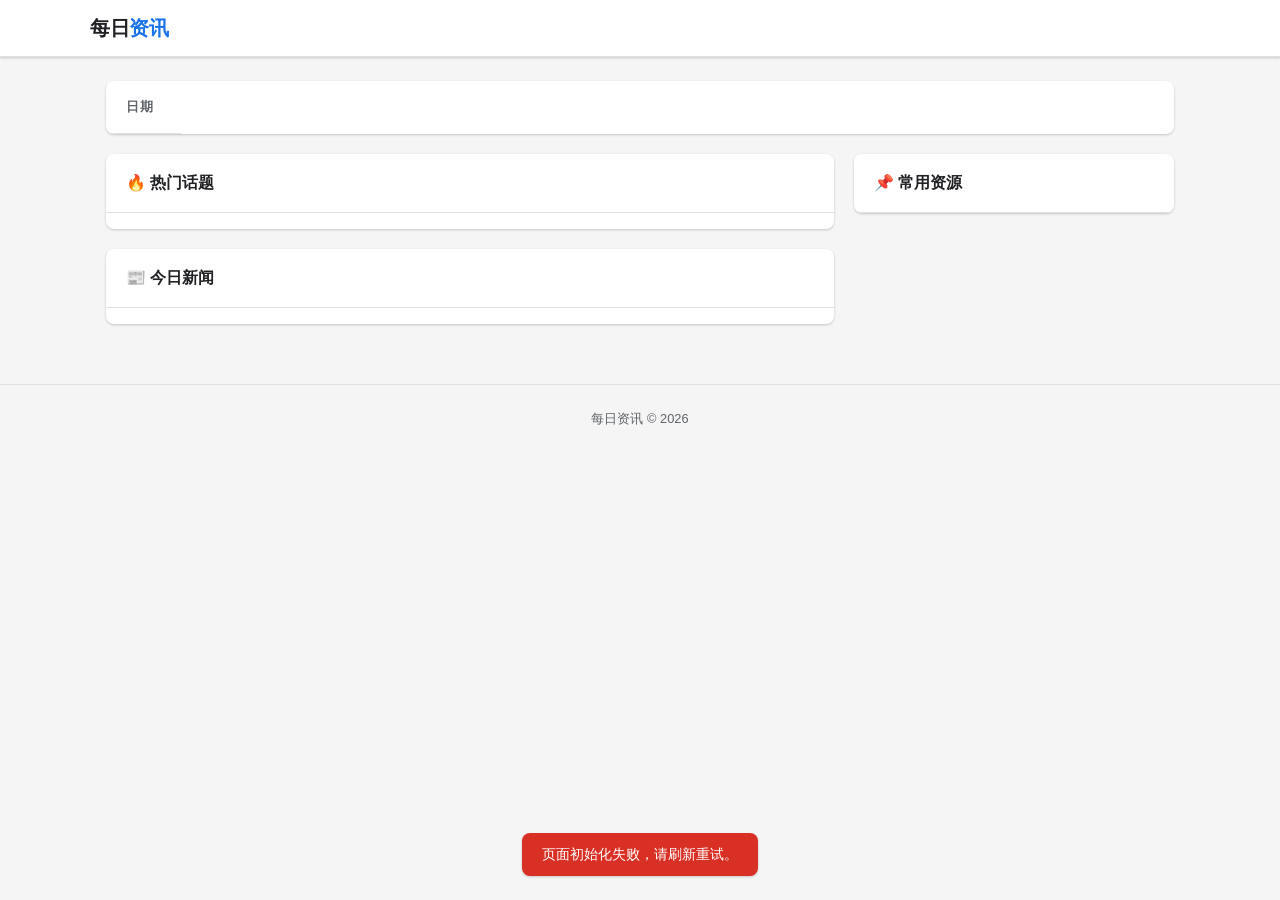
==== index.html @ 0eb1b6bc "feat: establish project base structure with data loader and init() Agent-Logs-Url: https://github.co" ====
<!DOCTYPE html>
<html lang="zh-CN">
<head>
  <meta charset="UTF-8" />
  <meta name="viewport" content="width=device-width, initial-scale=1.0" />
  <title>每日资讯</title>
  <link rel="stylesheet" href="css/style.css" />
</head>
<body>

  <!-- 顶部导航 -->
  <header class="site-header">
    <div class="header-inner">
      <span class="site-logo">每日<span>资讯</span></span>
    </div>
  </header>

  <!-- 全局加载进度条 -->
  <div id="loading-indicator" hidden></div>

  <!-- 全局错误提示 -->
  <div id="error-message" hidden></div>

  <main class="site-main">

    <!-- 日期导航（横跨两列） -->
    <section class="date-nav-section card" aria-label="日期选择">
      <div class="card-header">
        <span class="date-nav-label">日期</span>
        <nav id="date-nav" aria-label="可选日期"></nav>
      </div>
    </section>

    <!-- 主内容区 -->
    <div class="content-area">

      <!-- 热门话题 -->
      <section class="card" aria-labelledby="top-topics-title">
        <div class="card-header">
          <h2 class="card-title" id="top-topics-title">🔥 热门话题</h2>
          <span class="current-date" id="current-date-label"></span>
        </div>
        <div id="top-topics" role="list" aria-live="polite"></div>
      </section>

      <!-- 今日新闻 -->
      <section class="card" aria-labelledby="news-list-title" style="margin-top: 20px;">
        <div class="card-header">
          <h2 class="card-title" id="news-list-title">📰 今日新闻</h2>
        </div>
        <div id="news-list" role="list" aria-live="polite"></div>
      </section>

    </div>

    <!-- 侧边栏 -->
    <aside class="sidebar">

      <!-- 永久资源库 -->
      <section class="card" aria-labelledby="vault-title">
        <div class="card-header">
          <h2 class="card-title" id="vault-title">📌 常用资源</h2>
        </div>
        <div id="permanent-vault"></div>
      </section>

    </aside>

  </main>

  <footer class="site-footer">
    <p>每日资讯 &copy; <span id="footer-year"></span></p>
  </footer>

  <script src="js/common.js"></script>
  <script>
    document.getElementById('footer-year').textContent = new Date().getFullYear();
  </script>
</body>
</html>
---- css/style.css ----
/* ─────────────────────────────────────────────
   CSS Reset & Variables
───────────────────────────────────────────── */
*, *::before, *::after {
  box-sizing: border-box;
  margin: 0;
  padding: 0;
}

:root {
  --color-bg: #f5f5f5;
  --color-surface: #ffffff;
  --color-primary: #1a73e8;
  --color-primary-hover: #1558b0;
  --color-text: #202124;
  --color-text-secondary: #5f6368;
  --color-border: #e0e0e0;
  --color-error: #d93025;
  --color-tag-tech: #e8f0fe;
  --color-tag-tech-text: #1a73e8;
  --color-tag-finance: #fce8e6;
  --color-tag-finance-text: #d93025;
  --color-tag-science: #e6f4ea;
  --color-tag-science-text: #188038;
  --color-tag-industry: #fef7e0;
  --color-tag-industry-text: #ea8600;
  --color-tag-security: #fce8e6;
  --color-tag-security-text: #c5221f;
  --color-tag-education: #e8f0fe;
  --color-tag-education-text: #1967d2;
  --color-tag-default: #f1f3f4;
  --color-tag-default-text: #5f6368;
  --radius: 8px;
  --shadow: 0 1px 3px rgba(0,0,0,.12), 0 1px 2px rgba(0,0,0,.08);
  --max-width: 1100px;
}

/* ─────────────────────────────────────────────
   Base
───────────────────────────────────────────── */
body {
  font-family: -apple-system, BlinkMacSystemFont, 'Segoe UI', Roboto,
    'Helvetica Neue', Arial, 'Noto Sans CJK SC', sans-serif;
  background: var(--color-bg);
  color: var(--color-text);
  line-height: 1.6;
  min-height: 100vh;
}

a {
  color: var(--color-primary);
  text-decoration: none;
}
a:hover { text-decoration: underline; }

/* ─────────────────────────────────────────────
   Layout
───────────────────────────────────────────── */
.site-header {
  background: var(--color-surface);
  border-bottom: 1px solid var(--color-border);
  padding: 0 24px;
  position: sticky;
  top: 0;
  z-index: 100;
  box-shadow: var(--shadow);
}

.header-inner {
  max-width: var(--max-width);
  margin: 0 auto;
  height: 56px;
  display: flex;
  align-items: center;
  justify-content: space-between;
}

.site-logo {
  font-size: 1.25rem;
  font-weight: 700;
  color: var(--color-text);
  letter-spacing: -.5px;
}
.site-logo span { color: var(--color-primary); }

.site-main {
  max-width: var(--max-width);
  margin: 24px auto;
  padding: 0 16px;
  display: grid;
  grid-template-columns: 1fr 320px;
  grid-template-rows: auto auto 1fr;
  gap: 20px;
}

/* ─────────────────────────────────────────────
   Date Navigation
───────────────────────────────────────────── */
.date-nav-section {
  grid-column: 1 / -1;
  display: flex;
  align-items: center;
  gap: 12px;
  flex-wrap: wrap;
}

.date-nav-label {
  font-size: .8rem;
  color: var(--color-text-secondary);
  font-weight: 600;
  text-transform: uppercase;
  letter-spacing: .05em;
}

#date-nav {
  display: flex;
  gap: 8px;
  flex-wrap: wrap;
}

.date-btn {
  background: var(--color-surface);
  border: 1px solid var(--color-border);
  border-radius: 20px;
  padding: 4px 14px;
  font-size: .85rem;
  cursor: pointer;
  color: var(--color-text-secondary);
  transition: background .15s, color .15s, border-color .15s;
}
.date-btn:hover {
  border-color: var(--color-primary);
  color: var(--color-primary);
}
.date-btn.active {
  background: var(--color-primary);
  border-color: var(--color-primary);
  color: #fff;
  font-weight: 600;
}

/* ─────────────────────────────────────────────
   Card / Section
───────────────────────────────────────────── */
.card {
  background: var(--color-surface);
  border-radius: var(--radius);
  box-shadow: var(--shadow);
  overflow: hidden;
}

.card-header {
  padding: 16px 20px;
  border-bottom: 1px solid var(--color-border);
  display: flex;
  align-items: center;
  gap: 8px;
}

.card-title {
  font-size: 1rem;
  font-weight: 700;
  color: var(--color-text);
}

.current-date {
  margin-left: auto;
  font-size: .8rem;
  color: var(--color-text-secondary);
}

/* ─────────────────────────────────────────────
   Top Topics
───────────────────────────────────────────── */
#top-topics {
  padding: 8px 0;
}

.topic-item {
  display: flex;
  align-items: flex-start;
  gap: 12px;
  padding: 12px 20px;
  border-bottom: 1px solid var(--color-border);
  transition: background .12s;
}
.topic-item:last-child { border-bottom: none; }
.topic-item:hover { background: #f8f9fa; }

.topic-rank {
  flex-shrink: 0;
  width: 24px;
  height: 24px;
  background: var(--color-bg);
  border-radius: 4px;
  display: flex;
  align-items: center;
  justify-content: center;
  font-size: .8rem;
  font-weight: 700;
  color: var(--color-text-secondary);
}
.topic-item:nth-child(1) .topic-rank { background: #ffd700; color: #000; }
.topic-item:nth-child(2) .topic-rank { background: #c0c0c0; color: #000; }
.topic-item:nth-child(3) .topic-rank { background: #cd7f32; color: #fff; }

.topic-body { flex: 1; min-width: 0; }

.topic-title {
  display: block;
  font-weight: 600;
  color: var(--color-text);
  margin-bottom: 4px;
  white-space: nowrap;
  overflow: hidden;
  text-overflow: ellipsis;
}
.topic-title:hover { color: var(--color-primary); }

.topic-summary {
  font-size: .85rem;
  color: var(--color-text-secondary);
  margin-bottom: 6px;
  display: -webkit-box;
  -webkit-line-clamp: 2;
  -webkit-box-orient: vertical;
  overflow: hidden;
}

.topic-meta {
  display: flex;
  align-items: center;
  gap: 8px;
}

.topic-heat {
  font-size: .78rem;
  color: var(--color-text-secondary);
}

/* ─────────────────────────────────────────────
   News List
───────────────────────────────────────────── */
#news-list {
  padding: 8px 0;
}

.news-item {
  padding: 14px 20px;
  border-bottom: 1px solid var(--color-border);
  transition: background .12s;
}
.news-item:last-child { border-bottom: none; }
.news-item:hover { background: #f8f9fa; }

.news-title {
  display: block;
  font-weight: 600;
  font-size: .95rem;
  color: var(--color-text);
  margin-bottom: 4px;
}
.news-title:hover { color: var(--color-primary); }

.news-summary {
  font-size: .85rem;
  color: var(--color-text-secondary);
  margin-bottom: 8px;
  display: -webkit-box;
  -webkit-line-clamp: 2;
  -webkit-box-orient: vertical;
  overflow: hidden;
}

.news-meta {
  display: flex;
  align-items: center;
  gap: 8px;
  flex-wrap: wrap;
}

.news-source {
  font-size: .78rem;
  color: var(--color-text-secondary);
  font-weight: 600;
}

.news-time {
  font-size: .78rem;
  color: var(--color-text-secondary);
}

/* ─────────────────────────────────────────────
   Permanent Vault (Sidebar)
───────────────────────────────────────────── */
.sidebar { display: flex; flex-direction: column; gap: 20px; }

#permanent-vault {
  display: flex;
  flex-direction: column;
}

.vault-item {
  display: block;
  padding: 12px 16px;
  border-bottom: 1px solid var(--color-border);
  color: var(--color-text);
  transition: background .12s;
}
.vault-item:last-child { border-bottom: none; }
.vault-item:hover { background: #f8f9fa; text-decoration: none; }

.vault-title {
  display: block;
  font-weight: 600;
  font-size: .9rem;
  color: var(--color-primary);
  margin-bottom: 2px;
}

.vault-desc {
  display: block;
  font-size: .8rem;
  color: var(--color-text-secondary);
}

/* ─────────────────────────────────────────────
   Tags
───────────────────────────────────────────── */
.tag {
  display: inline-block;
  padding: 2px 8px;
  border-radius: 12px;
  font-size: .72rem;
  font-weight: 600;
  background: var(--color-tag-default);
  color: var(--color-tag-default-text);
}
.tag-tech     { background: var(--color-tag-tech);     color: var(--color-tag-tech-text); }
.tag-finance  { background: var(--color-tag-finance);  color: var(--color-tag-finance-text); }
.tag-science  { background: var(--color-tag-science);  color: var(--color-tag-science-text); }
.tag-industry { background: var(--color-tag-industry); color: var(--color-tag-industry-text); }
.tag-security { background: var(--color-tag-security); color: var(--color-tag-security-text); }
.tag-education{ background: var(--color-tag-education);color: var(--color-tag-education-text); }

/* ─────────────────────────────────────────────
   Loading & Error
───────────────────────────────────────────── */
#loading-indicator {
  position: fixed;
  top: 56px;
  left: 0;
  right: 0;
  height: 3px;
  background: linear-gradient(90deg, var(--color-primary) 0%, #4fc3f7 50%, var(--color-primary) 100%);
  background-size: 200% 100%;
  animation: loading-bar 1.2s linear infinite;
  z-index: 200;
}

@keyframes loading-bar {
  0%   { background-position: 200% 0; }
  100% { background-position: 0% 0; }
}

#error-message {
  position: fixed;
  bottom: 24px;
  left: 50%;
  transform: translateX(-50%);
  background: var(--color-error);
  color: #fff;
  padding: 10px 20px;
  border-radius: var(--radius);
  box-shadow: var(--shadow);
  font-size: .9rem;
  z-index: 300;
}

.empty-hint {
  padding: 24px;
  text-align: center;
  color: var(--color-text-secondary);
  font-size: .9rem;
}

/* ─────────────────────────────────────────────
   Footer
───────────────────────────────────────────── */
.site-footer {
  text-align: center;
  padding: 24px;
  font-size: .8rem;
  color: var(--color-text-secondary);
  border-top: 1px solid var(--color-border);
  margin-top: 40px;
}

/* ─────────────────────────────────────────────
   Responsive
───────────────────────────────────────────── */
@media (max-width: 768px) {
  .site-main {
    grid-template-columns: 1fr;
  }
  .sidebar {
    order: -1;
  }
}
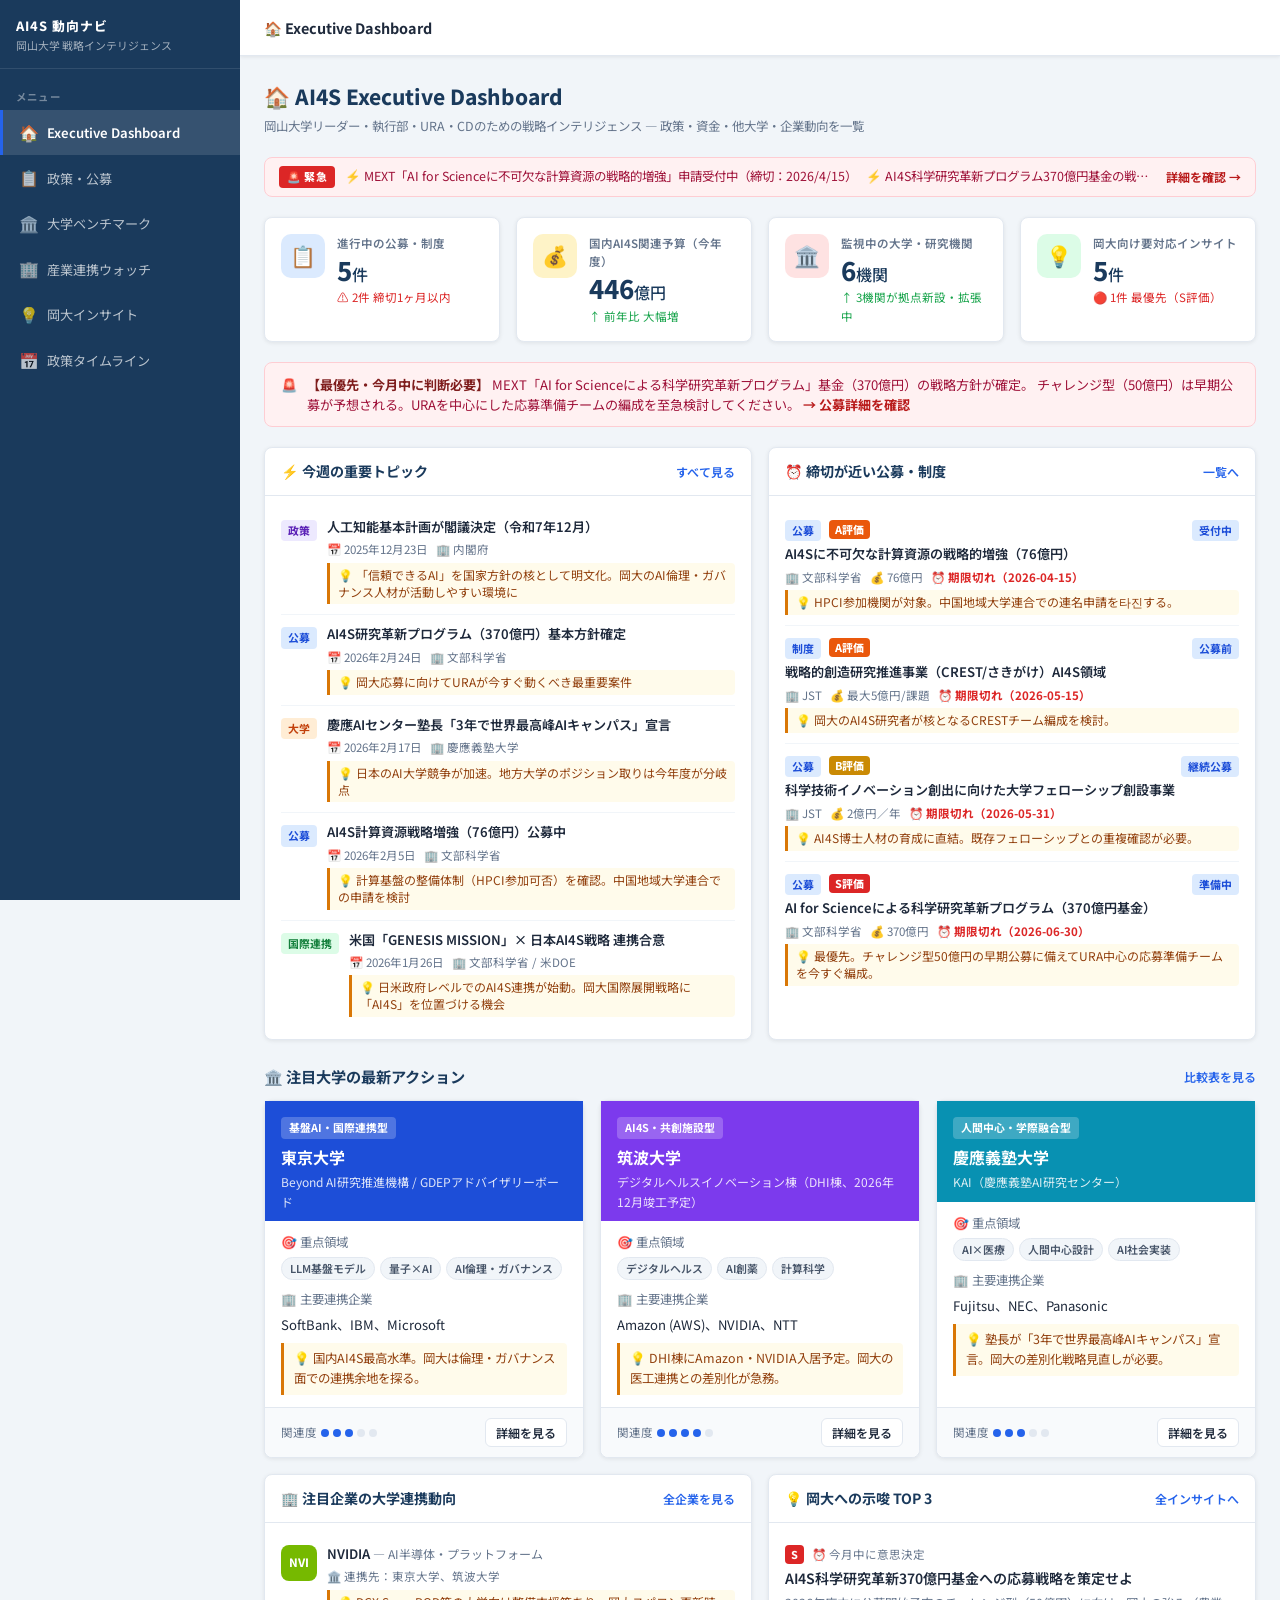
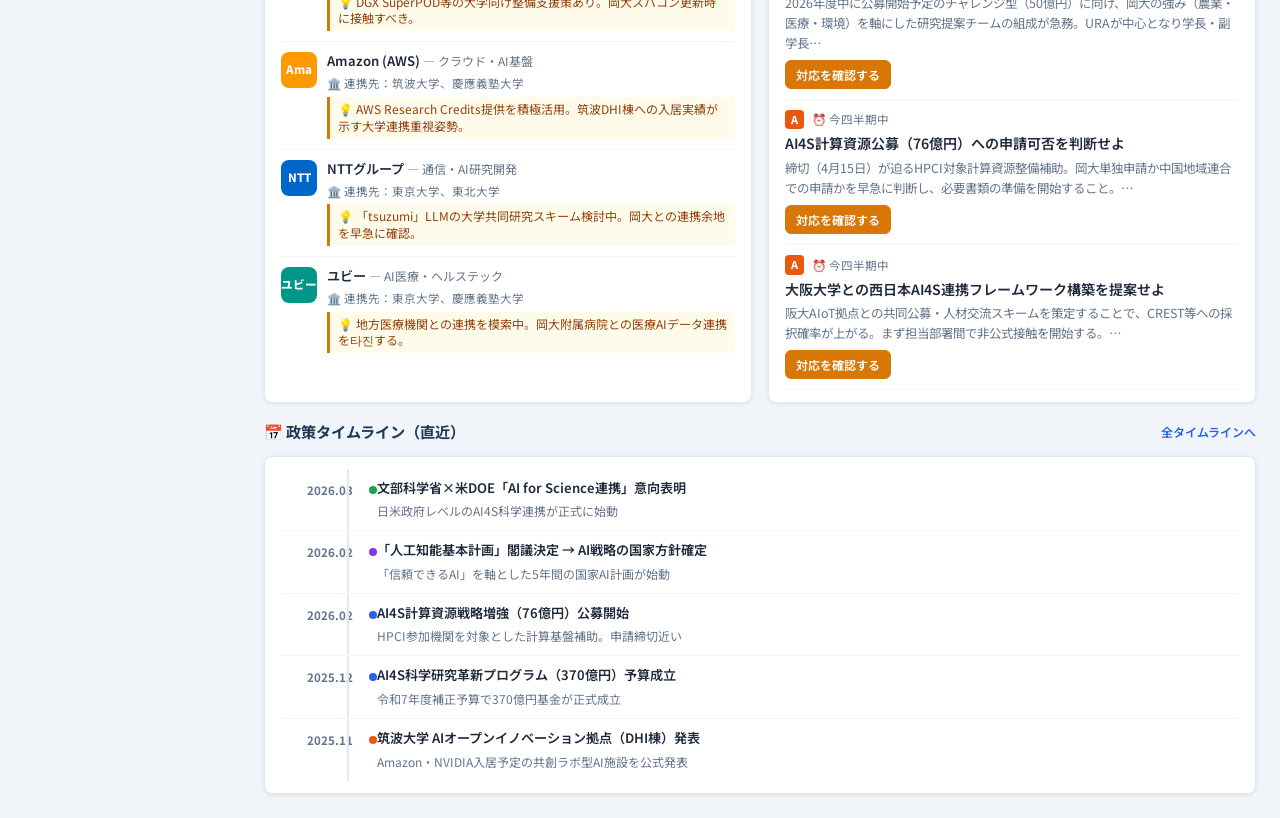
==== commit b8eb144b: "feat: replace UI with AI4S dashboard (index.txt) and adopt index1.txt fetch approach Agent-Logs-Url:" ====
--- a/index.html
+++ b/index.html
@@ -1,80 +1,409 @@
 <!DOCTYPE html>
-<html lang="zh-CN">
+<html lang="ja">
 <head>
-  <meta charset="UTF-8" />
-  <meta name="viewport" content="width=device-width, initial-scale=1.0" />
-  <title>每日资讯</title>
-  <link rel="stylesheet" href="css/style.css" />
+  <meta charset="UTF-8">
+  <meta name="viewport" content="width=device-width, initial-scale=1.0">
+  <title>AI4S動向ナビ | 岡山大学 Executive Dashboard</title>
+  <link rel="preconnect" href="https://fonts.googleapis.com">
+  <link href="https://fonts.googleapis.com/css2?family=Noto+Sans+JP:wght@400;500;600;700;800&display=swap" rel="stylesheet">
+  <link rel="stylesheet" href="css/style.css">
 </head>
 <body>
 
-  <!-- 顶部导航 -->
-  <header class="site-header">
-    <div class="header-inner">
-      <span class="site-logo">每日<span>资讯</span></span>
-    </div>
-  </header>
-
-  <!-- 全局加载进度条 -->
-  <div id="loading-indicator" hidden></div>
-
-  <!-- 全局错误提示 -->
-  <div id="error-message" hidden></div>
-
-  <main class="site-main">
-
-    <!-- 日期导航（横跨两列） -->
-    <section class="date-nav-section card" aria-label="日期选择">
-      <div class="card-header">
-        <span class="date-nav-label">日期</span>
-        <nav id="date-nav" aria-label="可选日期"></nav>
-      </div>
-    </section>
-
-    <!-- 主内容区 -->
-    <div class="content-area">
-
-      <!-- 热门话题 -->
-      <section class="card" aria-labelledby="top-topics-title">
+<!-- サイドバー -->
+<aside id="sidebar"></aside>
+
+<!-- メインコンテンツ -->
+<div id="main-wrapper">
+  <!-- トップバー -->
+  <header id="topbar"></header>
+
+  <!-- ページ本体 -->
+  <main id="page-content" class="fade-in">
+
+    <!-- ヘッダタイトル -->
+    <div class="page-title">
+      <h1>🏠 AI4S Executive Dashboard</h1>
+      <p>岡山大学リーダー・執行部・URA・CDのための戦略インテリジェンス — 政策・資金・他大学・企業動向を一覧</p>
+    </div>
+
+    <!-- 緊急アラートバー -->
+    <div class="alert-ticker">
+      <span class="ticker-label">🚨 緊急</span>
+      <span class="ticker-text">
+        ⚡ MEXT「AI for Scienceに不可欠な計算資源の戦略的増強」申請受付中（締切：2026/4/15）&nbsp;&nbsp;
+        ⚡ AI4S科学研究革新プログラム370億円基金の戦略方針が確定 &nbsp;&nbsp;
+        ⚡ 筑波大学DHI棟（共創ラボ型AI拠点）2026年12月竣工予定
+      </span>
+      <a href="policy.html" class="ticker-cta">詳細を確認 →</a>
+    </div>
+
+    <!-- KPIサマリー -->
+    <div class="kpi-grid">
+      <div class="kpi-card">
+        <div class="kpi-icon blue">📋</div>
+        <div class="kpi-body">
+          <div class="kpi-label">進行中の公募・制度</div>
+          <div class="kpi-value">5<span style="font-size:1rem;font-weight:500">件</span></div>
+          <div class="kpi-trend alert">⚠ 2件 締切1ヶ月以内</div>
+        </div>
+      </div>
+      <div class="kpi-card">
+        <div class="kpi-icon gold">💰</div>
+        <div class="kpi-body">
+          <div class="kpi-label">国内AI4S関連予算（今年度）</div>
+          <div class="kpi-value">446<span style="font-size:1rem;font-weight:500">億円</span></div>
+          <div class="kpi-trend up">↑ 前年比 大幅増</div>
+        </div>
+      </div>
+      <div class="kpi-card">
+        <div class="kpi-icon red">🏛️</div>
+        <div class="kpi-body">
+          <div class="kpi-label">監視中の大学・研究機関</div>
+          <div class="kpi-value">6<span style="font-size:1rem;font-weight:500">機関</span></div>
+          <div class="kpi-trend up">↑ 3機関が拠点新設・拡張中</div>
+        </div>
+      </div>
+      <div class="kpi-card">
+        <div class="kpi-icon green">💡</div>
+        <div class="kpi-body">
+          <div class="kpi-label">岡大向け要対応インサイト</div>
+          <div class="kpi-value">5<span style="font-size:1rem;font-weight:500">件</span></div>
+          <div class="kpi-trend alert">🔴 1件 最優先（S評価）</div>
+        </div>
+      </div>
+    </div>
+
+    <!-- アラートバー -->
+    <div class="alert-bar alert-danger">
+      <span>🚨</span>
+      <div>
+        <strong>【最優先・今月中に判断必要】</strong>
+        MEXT「AI for Scienceによる科学研究革新プログラム」基金（370億円）の戦略方針が確定。
+        チャレンジ型（50億円）は早期公募が予想される。URAを中心にした応募準備チームの編成を至急検討してください。
+        <a href="policy.html" style="color:#b91c1c;font-weight:700;">→ 公募詳細を確認</a>
+      </div>
+    </div>
+
+    <!-- メイン2カラム -->
+    <div class="two-col">
+
+      <!-- 今週の重要トピック -->
+      <div class="card">
         <div class="card-header">
-          <h2 class="card-title" id="top-topics-title">🔥 热门话题</h2>
-          <span class="current-date" id="current-date-label"></span>
-        </div>
-        <div id="top-topics" role="list" aria-live="polite"></div>
-      </section>
-
-      <!-- 今日新闻 -->
-      <section class="card" aria-labelledby="news-list-title" style="margin-top: 20px;">
+          <h3>⚡ 今週の重要トピック</h3>
+          <a href="policy.html" class="see-all">すべて見る</a>
+        </div>
+        <div class="card-body" id="topTopics">
+          <!-- JSで生成 -->
+        </div>
+      </div>
+
+      <!-- 締切近い公募 -->
+      <div class="card">
         <div class="card-header">
-          <h2 class="card-title" id="news-list-title">📰 今日新闻</h2>
-        </div>
-        <div id="news-list" role="list" aria-live="polite"></div>
-      </section>
-
-    </div>
-
-    <!-- 侧边栏 -->
-    <aside class="sidebar">
-
-      <!-- 永久资源库 -->
-      <section class="card" aria-labelledby="vault-title">
+          <h3>⏰ 締切が近い公募・制度</h3>
+          <a href="policy.html" class="see-all">一覧へ</a>
+        </div>
+        <div class="card-body" id="deadlineItems">
+          <!-- JSで生成 -->
+        </div>
+      </div>
+    </div>
+
+    <!-- 大学ベンチマーク概要 -->
+    <div class="section-header">
+      <h2>🏛️ 注目大学の最新アクション</h2>
+      <a href="benchmark.html" class="see-all">比較表を見る</a>
+    </div>
+    <div class="three-col" id="benchCards">
+      <!-- JSで生成 -->
+    </div>
+
+    <!-- 下段 2カラム -->
+    <div class="two-col">
+
+      <!-- 企業連携ウォッチ -->
+      <div class="card">
         <div class="card-header">
-          <h2 class="card-title" id="vault-title">📌 常用资源</h2>
-        </div>
-        <div id="permanent-vault"></div>
-      </section>
-
-    </aside>
+          <h3>🏢 注目企業の大学連携動向</h3>
+          <a href="industry.html" class="see-all">全企業を見る</a>
+        </div>
+        <div class="card-body" id="companyWatch">
+          <!-- JSで生成 -->
+        </div>
+      </div>
+
+      <!-- 岡大インサイトトップ3 -->
+      <div class="card">
+        <div class="card-header">
+          <h3>💡 岡大への示唆 TOP 3</h3>
+          <a href="insights.html" class="see-all">全インサイトへ</a>
+        </div>
+        <div class="card-body" id="insightTop">
+          <!-- JSで生成 -->
+        </div>
+      </div>
+    </div>
+
+    <!-- 政策タイムライン（直近） -->
+    <div class="section-header" style="margin-top:8px;">
+      <h2>📅 政策タイムライン（直近）</h2>
+      <a href="timeline.html" class="see-all">全タイムラインへ</a>
+    </div>
+    <div class="card">
+      <div class="card-body">
+        <div class="timeline-wrap" id="dashTimeline">
+          <!-- JSで生成 -->
+        </div>
+      </div>
+    </div>
 
   </main>
-
-  <footer class="site-footer">
-    <p>每日资讯 &copy; <span id="footer-year"></span></p>
-  </footer>
-
-  <script src="js/common.js"></script>
-  <script>
-    document.getElementById('footer-year').textContent = new Date().getFullYear();
-  </script>
+</div>
+
+<!-- グローバル ローディング / エラー -->
+<div id="loading-indicator" hidden></div>
+<div id="error-message" hidden></div>
+
+<script src="js/common.js"></script>
+<script>
+// ── ダッシュボード初期化 ───────────────────────────────────────
+document.addEventListener('DOMContentLoaded', function() {
+  AI4S.initSidebar('dashboard', '🏠 Executive Dashboard');
+
+  // 静的セクション即時レンダリング
+  renderDeadlineItems();
+  renderBenchCards();
+  renderCompanyWatch();
+  renderInsightTop();
+  renderDashTimeline();
+
+  // 今週のトピック: まず静的データで表示、fetch完了後に更新
+  renderTopTopics(null);
+
+  // index1.txt方式でデータを動的にロード
+  AI4S.init(function(data) {
+    if (data && data.DATA && data.DATA.length > 0) {
+      renderTopTopics(data.DATA);
+    }
+  });
+});
+
+// ── 今週の重要トピック ────────────────────────────────────────
+// items が null のときは静的フォールバックデータを使用
+function renderTopTopics(items) {
+  var staticItems = [
+    {
+      tag: '政策', title: '人工知能基本計画が閣議決定（令和7年12月）',
+      date: '2025-12-23', org: '内閣府',
+      insight: '「信頼できるAI」を国家方針の核として明文化。岡大のAI倫理・ガバナンス人材が活動しやすい環境に',
+      url: 'https://www.cao.go.jp/press/new_wave/20260206.html',
+    },
+    {
+      tag: '公募', title: 'AI4S研究革新プログラム（370億円）基本方針確定',
+      date: '2026-02-24', org: '文部科学省',
+      insight: '岡大応募に向けてURAが今すぐ動くべき最重要案件',
+      url: 'https://www.mext.go.jp/content/20260224-mxt_sinkou01-000047519_5.pdf',
+    },
+    {
+      tag: '大学', title: '慶應AIセンター塾長「3年で世界最高峰AIキャンパス」宣言',
+      date: '2026-02-17', org: '慶應義塾大学',
+      insight: '日本のAI大学競争が加速。地方大学のポジション取りは今年度が分岐点',
+      url: 'https://www.keio.ac.jp/',
+    },
+    {
+      tag: '公募', title: 'AI4S計算資源戦略増強（76億円）公募中',
+      date: '2026-02-05', org: '文部科学省',
+      insight: '計算基盤の整備体制（HPCI参加可否）を確認。中国地域大学連合での申請を検討',
+      url: 'https://www.mext.go.jp/b_menu/boshu/detail/mext_00503.html',
+    },
+    {
+      tag: '国際連携', title: '米国「GENESIS MISSION」× 日本AI4S戦略 連携合意',
+      date: '2026-01-26', org: '文部科学省 / 米DOE',
+      insight: '日米政府レベルでのAI4S連携が始動。岡大国際展開戦略に「AI4S」を位置づける機会',
+      url: 'https://www.mext.go.jp/content/20260310-mxt_sinkou01-000048034_1.pdf',
+    },
+  ];
+
+  // フェッチデータがあれば変換して使用
+  var displayItems = staticItems;
+  if (items && items.length > 0) {
+    var mapped = items.slice(0, 5).map(function(d) {
+      return {
+        tag: d.info_type || d.category || '情報',
+        title: d.title || '',
+        date: d.date || '',
+        org: d.company || d.source || '',
+        insight: d.impact_analysis || d.summary || '',
+        url: d.url || '#',
+      };
+    });
+    if (mapped.length > 0) displayItems = mapped;
+  }
+
+  var html = displayItems.map(function(item) {
+    return '<div class="news-item">'
+      + '<span class="news-tag ' + AI4S.getTagClass(item.tag) + '">' + item.tag + '</span>'
+      + '<div class="news-content">'
+      + '<div class="news-title"><a href="' + item.url + '" target="_blank">' + item.title + '</a></div>'
+      + '<div class="news-meta">'
+      + '<span>📅 ' + AI4S.formatDate(item.date) + '</span>'
+      + (item.org ? '<span>🏢 ' + item.org + '</span>' : '')
+      + '</div>'
+      + (item.insight ? '<div class="news-insight">💡 ' + item.insight + '</div>' : '')
+      + '</div>'
+      + '</div>';
+  }).join('');
+  document.getElementById('topTopics').innerHTML = html;
+}
+
+// ── 締切近い公募 ──────────────────────────────────────────────
+function renderDeadlineItems() {
+  var items = AI4S.POLICY_DATA
+    .filter(function(p) { return p.deadline; })
+    .sort(function(a, b) { return new Date(a.deadline) - new Date(b.deadline); })
+    .slice(0, 4);
+
+  if (items.length === 0) {
+    document.getElementById('deadlineItems').innerHTML = '<p style="color:var(--text-muted);font-size:.82rem;padding:8px 0;">データなし</p>';
+    return;
+  }
+
+  var html = items.map(function(item) {
+    var days = AI4S.daysUntil(item.deadline);
+    var daysClass = days <= 30 ? 'deadline-near' : '';
+    var daysLabel = days < 0 ? '期限切れ' : days === 0 ? '本日締切' : '残り' + days + '日';
+    return '<div class="news-item">'
+      + '<div class="news-content" style="width:100%">'
+      + '<div style="display:flex;align-items:center;gap:8px;margin-bottom:4px;">'
+      + '<span class="news-tag ' + AI4S.getTagClass(item.type) + '">' + item.type + '</span>'
+      + '<span class="priority-badge ' + AI4S.getPriorityClass(item.priority) + '">' + item.priority + '評価</span>'
+      + '<span class="news-tag tag-fund" style="margin-left:auto;">' + item.status + '</span>'
+      + '</div>'
+      + '<div class="news-title">' + item.title + '</div>'
+      + '<div class="news-meta">'
+      + '<span>🏢 ' + item.org + '</span>'
+      + '<span>💰 ' + item.budget + '</span>'
+      + '<span class="' + daysClass + '">⏰ ' + daysLabel + '（' + item.deadline + '）</span>'
+      + '</div>'
+      + '<div class="news-insight">💡 ' + item.insight + '</div>'
+      + '</div>'
+      + '</div>';
+  }).join('');
+  document.getElementById('deadlineItems').innerHTML = html;
+}
+
+// ── 注目大学カード ────────────────────────────────────────────
+function renderBenchCards() {
+  var featured = AI4S.BENCHMARK_DATA.slice(0, 3);
+  var typeColorMap = {
+    '基盤AI・国際連携型': '#1d4ed8',
+    'AI4S・共創施設型':   '#7c3aed',
+    '人間中心・学際融合型': '#0891b2',
+    '国家中枢・基盤研究型': '#dc2626',
+    '社会実装・産学連携型': '#16a34a',
+    'AI4S・産業連携型':   '#ca8a04',
+  };
+
+  if (featured.length === 0) {
+    document.getElementById('benchCards').innerHTML = '<div style="color:var(--text-muted);font-size:.82rem;padding:8px 0;">データなし</div>';
+    return;
+  }
+
+  var html = featured.map(function(b) {
+    var color = typeColorMap[b.type] || '#1a3a5c';
+    return '<div class="card" style="margin-bottom:0;">'
+      + '<div style="background:' + color + ';color:#fff;padding:14px 16px 10px;">'
+      + '<div style="font-size:.68rem;font-weight:700;background:rgba(255,255,255,.22);padding:2px 8px;border-radius:4px;display:inline-block;margin-bottom:6px;">' + b.type + '</div>'
+      + '<div style="font-size:1rem;font-weight:700;">' + b.name + '</div>'
+      + '<div style="font-size:.75rem;opacity:.85;margin-top:2px;">' + b.center + '</div>'
+      + '</div>'
+      + '<div class="card-body">'
+      + '<div style="font-size:.78rem;color:var(--text-muted);margin-bottom:4px;">🎯 重点領域</div>'
+      + '<div class="tag-list" style="margin-bottom:10px;">'
+      + b.domain.slice(0, 3).map(function(d) { return '<span class="tag">' + d + '</span>'; }).join('')
+      + '</div>'
+      + '<div style="font-size:.78rem;color:var(--text-muted);margin-bottom:4px;">🏢 主要連携企業</div>'
+      + '<div style="font-size:.82rem;margin-bottom:8px;">' + b.companies.slice(0, 3).join('、') + '</div>'
+      + '<div style="background:#fffbeb;border-left:3px solid var(--accent-gold);padding:6px 10px;border-radius:0 4px 4px 0;font-size:.78rem;color:#92400e;">'
+      + '💡 ' + (b.insight.length > 65 ? b.insight.slice(0, 65) + '…' : b.insight)
+      + '</div>'
+      + '</div>'
+      + '<div class="card-footer" style="display:flex;justify-content:space-between;align-items:center;">'
+      + '<div class="relevance-indicator" title="岡大関連度">' + AI4S.renderRelevance(b.relevance, b.relevanceLevel) + '</div>'
+      + '<a href="benchmark.html" class="btn btn-sm btn-outline">詳細を見る</a>'
+      + '</div>'
+      + '</div>';
+  }).join('');
+  document.getElementById('benchCards').innerHTML = html;
+}
+
+// ── 企業ウォッチ ──────────────────────────────────────────────
+function renderCompanyWatch() {
+  var featured = AI4S.INDUSTRY_DATA.filter(function(c) { return c.priority === 'A'; }).slice(0, 4);
+
+  if (featured.length === 0) {
+    document.getElementById('companyWatch').innerHTML = '<p style="color:var(--text-muted);font-size:.82rem;padding:8px 0;">データなし</p>';
+    return;
+  }
+
+  var html = featured.map(function(c) {
+    return '<div class="news-item">'
+      + '<div style="width:36px;height:36px;border-radius:8px;background:' + c.color + ';color:#fff;display:flex;align-items:center;justify-content:center;font-size:.72rem;font-weight:800;flex-shrink:0;text-align:center;line-height:1.2;">' + c.name.slice(0, 3) + '</div>'
+      + '<div class="news-content">'
+      + '<div class="news-title">' + c.name + ' <span style="font-size:.75rem;color:var(--text-muted);font-weight:400;">— ' + c.sector + '</span></div>'
+      + '<div class="news-meta"><span>🏛️ 連携先：' + c.univPartners.slice(0, 2).join('、') + '</span></div>'
+      + '<div class="news-insight">💡 ' + (c.insight.length > 70 ? c.insight.slice(0, 70) + '…' : c.insight) + '</div>'
+      + '</div>'
+      + '</div>';
+  }).join('');
+  document.getElementById('companyWatch').innerHTML = html;
+}
+
+// ── インサイトトップ3 ─────────────────────────────────────────
+function renderInsightTop() {
+  var top3 = AI4S.INSIGHTS_DATA.slice(0, 3);
+
+  if (top3.length === 0) {
+    document.getElementById('insightTop').innerHTML = '<p style="color:var(--text-muted);font-size:.82rem;padding:8px 0;">データなし</p>';
+    return;
+  }
+
+  var html = top3.map(function(ins) {
+    return '<div style="padding:10px 0;border-bottom:1px solid var(--border-light);">'
+      + '<div style="display:flex;align-items:center;gap:8px;margin-bottom:5px;">'
+      + '<span class="priority-badge ' + AI4S.getPriorityClass(ins.priority) + '">' + ins.priority + '</span>'
+      + '<span style="font-size:.72rem;color:var(--text-muted);">⏰ ' + ins.urgency + '</span>'
+      + '</div>'
+      + '<div style="font-size:.88rem;font-weight:600;color:var(--text-main);line-height:1.4;margin-bottom:5px;">'
+      + ins.title.replace('【最優先】', '').replace('【緊急】', '')
+      + '</div>'
+      + '<div style="font-size:.78rem;color:var(--text-muted);margin-bottom:6px;">' + ins.summary.slice(0, 80) + '…</div>'
+      + '<a href="insights.html" class="btn btn-sm btn-gold">対応を確認する</a>'
+      + '</div>';
+  }).join('');
+  document.getElementById('insightTop').innerHTML = html;
+}
+
+// ── ダッシュボードタイムライン ─────────────────────────────────
+function renderDashTimeline() {
+  var events = [
+    { date: '2026.03', title: '文部科学省×米DOE「AI for Science連携」意向表明', type: 'tl-intl', desc: '日米政府レベルのAI4S科学連携が正式に始動' },
+    { date: '2026.02', title: '「人工知能基本計画」閣議決定 → AI戦略の国家方針確定', type: 'tl-policy', desc: '「信頼できるAI」を軸とした5年間の国家AI計画が始動' },
+    { date: '2026.02', title: 'AI4S計算資源戦略増強（76億円）公募開始', type: 'tl-fund', desc: 'HPCI参加機関を対象とした計算基盤補助。申請締切近い' },
+    { date: '2025.12', title: 'AI4S科学研究革新プログラム（370億円）予算成立', type: 'tl-fund', desc: '令和7年度補正予算で370億円基金が正式成立' },
+    { date: '2025.11', title: '筑波大学 AIオープンイノベーション拠点（DHI棟）発表', type: 'tl-univ', desc: 'Amazon・NVIDIA入居予定の共創ラボ型AI施設を公式発表' },
+  ];
+  var html = events.map(function(e) {
+    return '<div class="tl-item ' + e.type + '">'
+      + '<div class="tl-date">' + e.date + '</div>'
+      + '<div class="tl-title">' + e.title + '</div>'
+      + '<div class="tl-desc">' + e.desc + '</div>'
+      + '</div>';
+  }).join('');
+  document.getElementById('dashTimeline').innerHTML = html;
+}
+</script>
 </body>
 </html>
--- a/css/style.css
+++ b/css/style.css
@@ -1,409 +1,569 @@
 /* ─────────────────────────────────────────────
-   CSS Reset & Variables
+   AI4S Executive Dashboard — CSS
+   Interface from index.txt, fetch from index1.txt
 ───────────────────────────────────────────── */
-*, *::before, *::after {
-  box-sizing: border-box;
-  margin: 0;
-  padding: 0;
-}
+
+/* ── Reset & Variables ─────────────────────── */
+*, *::before, *::after { box-sizing: border-box; margin: 0; padding: 0; }
 
 :root {
-  --color-bg: #f5f5f5;
-  --color-surface: #ffffff;
-  --color-primary: #1a73e8;
-  --color-primary-hover: #1558b0;
-  --color-text: #202124;
-  --color-text-secondary: #5f6368;
-  --color-border: #e0e0e0;
-  --color-error: #d93025;
-  --color-tag-tech: #e8f0fe;
-  --color-tag-tech-text: #1a73e8;
-  --color-tag-finance: #fce8e6;
-  --color-tag-finance-text: #d93025;
-  --color-tag-science: #e6f4ea;
-  --color-tag-science-text: #188038;
-  --color-tag-industry: #fef7e0;
-  --color-tag-industry-text: #ea8600;
-  --color-tag-security: #fce8e6;
-  --color-tag-security-text: #c5221f;
-  --color-tag-education: #e8f0fe;
-  --color-tag-education-text: #1967d2;
-  --color-tag-default: #f1f3f4;
-  --color-tag-default-text: #5f6368;
-  --radius: 8px;
-  --shadow: 0 1px 3px rgba(0,0,0,.12), 0 1px 2px rgba(0,0,0,.08);
-  --max-width: 1100px;
-}
-
-/* ─────────────────────────────────────────────
-   Base
-───────────────────────────────────────────── */
+  --primary:       #1a3a5c;
+  --primary-light: #22496f;
+  --accent:        #2563eb;
+  --accent-hover:  #1d4ed8;
+  --accent-gold:   #d97706;
+  --bg:            #f1f5f9;
+  --surface:       #ffffff;
+  --border:        #e2e8f0;
+  --border-light:  #f1f5f9;
+  --text-main:     #1e293b;
+  --text-muted:    #64748b;
+  --sidebar-w:     240px;
+  --topbar-h:      56px;
+  --radius:        8px;
+  --shadow:        0 1px 4px rgba(0,0,0,.08);
+  --shadow-md:     0 2px 12px rgba(0,0,0,.12);
+}
+
 body {
-  font-family: -apple-system, BlinkMacSystemFont, 'Segoe UI', Roboto,
-    'Helvetica Neue', Arial, 'Noto Sans CJK SC', sans-serif;
-  background: var(--color-bg);
-  color: var(--color-text);
+  font-family: 'Noto Sans JP', 'Hiragino Kaku Gothic ProN', 'Meiryo', sans-serif;
+  background: var(--bg);
+  color: var(--text-main);
   line-height: 1.6;
-  min-height: 100vh;
-}
-
-a {
-  color: var(--color-primary);
+  font-size: 14px;
+}
+
+a { color: var(--accent); text-decoration: none; }
+a:hover { text-decoration: underline; }
+
+/* ── Sidebar ───────────────────────────────── */
+#sidebar {
+  position: fixed;
+  top: 0; left: 0; bottom: 0;
+  width: var(--sidebar-w);
+  background: var(--primary);
+  overflow-y: auto;
+  z-index: 100;
+  display: flex;
+  flex-direction: column;
+}
+
+.sidebar-brand {
+  padding: 18px 16px 14px;
+  border-bottom: 1px solid rgba(255,255,255,.1);
+}
+.sidebar-brand-name {
+  font-size: .8rem;
+  font-weight: 800;
+  color: #fff;
+  letter-spacing: .08em;
+  line-height: 1.3;
+}
+.sidebar-brand-sub {
+  font-size: .68rem;
+  color: rgba(255,255,255,.6);
+  margin-top: 2px;
+}
+
+.sidebar-nav { padding: 8px 0; flex: 1; }
+
+.sidebar-section-label {
+  font-size: .65rem;
+  font-weight: 700;
+  color: rgba(255,255,255,.4);
+  letter-spacing: .12em;
+  text-transform: uppercase;
+  padding: 12px 16px 4px;
+}
+
+.nav-item {
+  display: flex;
+  align-items: center;
+  gap: 10px;
+  padding: 10px 16px;
+  color: rgba(255,255,255,.7);
+  font-size: .82rem;
+  cursor: pointer;
+  border-left: 3px solid transparent;
+  transition: all .15s;
   text-decoration: none;
 }
-a:hover { text-decoration: underline; }
-
-/* ─────────────────────────────────────────────
-   Layout
-───────────────────────────────────────────── */
-.site-header {
-  background: var(--color-surface);
-  border-bottom: 1px solid var(--color-border);
+.nav-item:hover {
+  background: rgba(255,255,255,.08);
+  color: #fff;
+  text-decoration: none;
+  border-left-color: var(--accent);
+}
+.nav-item.active {
+  background: rgba(255,255,255,.12);
+  color: #fff;
+  border-left-color: var(--accent);
+  font-weight: 600;
+}
+.nav-icon { font-size: 1rem; width: 18px; text-align: center; flex-shrink: 0; }
+
+/* ── Topbar ────────────────────────────────── */
+#topbar {
+  position: fixed;
+  top: 0;
+  left: var(--sidebar-w);
+  right: 0;
+  height: var(--topbar-h);
+  background: var(--surface);
+  border-bottom: 1px solid var(--border);
+  display: flex;
+  align-items: center;
   padding: 0 24px;
-  position: sticky;
-  top: 0;
-  z-index: 100;
+  gap: 12px;
+  z-index: 90;
   box-shadow: var(--shadow);
 }
-
-.header-inner {
-  max-width: var(--max-width);
-  margin: 0 auto;
-  height: 56px;
-  display: flex;
-  align-items: center;
-  justify-content: space-between;
-}
-
-.site-logo {
-  font-size: 1.25rem;
-  font-weight: 700;
-  color: var(--color-text);
-  letter-spacing: -.5px;
-}
-.site-logo span { color: var(--color-primary); }
-
-.site-main {
-  max-width: var(--max-width);
-  margin: 24px auto;
-  padding: 0 16px;
-  display: grid;
-  grid-template-columns: 1fr 320px;
-  grid-template-rows: auto auto 1fr;
-  gap: 20px;
-}
-
-/* ─────────────────────────────────────────────
-   Date Navigation
-───────────────────────────────────────────── */
-.date-nav-section {
-  grid-column: 1 / -1;
-  display: flex;
-  align-items: center;
-  gap: 12px;
-  flex-wrap: wrap;
-}
-
-.date-nav-label {
-  font-size: .8rem;
-  color: var(--color-text-secondary);
-  font-weight: 600;
-  text-transform: uppercase;
+.topbar-title {
+  font-size: .9rem;
+  font-weight: 700;
+  color: var(--text-main);
+}
+.topbar-last-updated {
+  margin-left: auto;
+  font-size: .75rem;
+  color: var(--text-muted);
+}
+
+/* ── Main Wrapper ──────────────────────────── */
+#main-wrapper {
+  margin-left: var(--sidebar-w);
+  margin-top: var(--topbar-h);
+  min-height: calc(100vh - var(--topbar-h));
+}
+
+#page-content {
+  padding: 24px;
+  max-width: 1280px;
+}
+
+.fade-in {
+  animation: fadeIn .4s ease both;
+}
+@keyframes fadeIn {
+  from { opacity: 0; transform: translateY(6px); }
+  to   { opacity: 1; transform: translateY(0); }
+}
+
+/* ── Page Title ────────────────────────────── */
+.page-title {
+  margin-bottom: 20px;
+}
+.page-title h1 {
+  font-size: 1.3rem;
+  font-weight: 800;
+  color: var(--primary);
+}
+.page-title p {
+  font-size: .78rem;
+  color: var(--text-muted);
+  margin-top: 4px;
+}
+
+/* ── Alert Ticker ──────────────────────────── */
+.alert-ticker {
+  display: flex;
+  align-items: center;
+  gap: 10px;
+  background: #fff1f2;
+  border: 1px solid #fecdd3;
+  border-radius: var(--radius);
+  padding: 8px 14px;
+  margin-bottom: 20px;
+  overflow: hidden;
+}
+.ticker-label {
+  flex-shrink: 0;
+  background: #dc2626;
+  color: #fff;
+  font-size: .68rem;
+  font-weight: 800;
+  padding: 2px 8px;
+  border-radius: 4px;
   letter-spacing: .05em;
 }
-
-#date-nav {
-  display: flex;
-  gap: 8px;
-  flex-wrap: wrap;
-}
-
-.date-btn {
-  background: var(--color-surface);
-  border: 1px solid var(--color-border);
-  border-radius: 20px;
-  padding: 4px 14px;
-  font-size: .85rem;
-  cursor: pointer;
-  color: var(--color-text-secondary);
-  transition: background .15s, color .15s, border-color .15s;
-}
-.date-btn:hover {
-  border-color: var(--color-primary);
-  color: var(--color-primary);
-}
-.date-btn.active {
-  background: var(--color-primary);
-  border-color: var(--color-primary);
-  color: #fff;
-  font-weight: 600;
-}
-
-/* ─────────────────────────────────────────────
-   Card / Section
-───────────────────────────────────────────── */
-.card {
-  background: var(--color-surface);
-  border-radius: var(--radius);
-  box-shadow: var(--shadow);
-  overflow: hidden;
-}
-
-.card-header {
-  padding: 16px 20px;
-  border-bottom: 1px solid var(--color-border);
-  display: flex;
-  align-items: center;
-  gap: 8px;
-}
-
-.card-title {
-  font-size: 1rem;
-  font-weight: 700;
-  color: var(--color-text);
-}
-
-.current-date {
-  margin-left: auto;
-  font-size: .8rem;
-  color: var(--color-text-secondary);
-}
-
-/* ─────────────────────────────────────────────
-   Top Topics
-───────────────────────────────────────────── */
-#top-topics {
-  padding: 8px 0;
-}
-
-.topic-item {
-  display: flex;
-  align-items: flex-start;
-  gap: 12px;
-  padding: 12px 20px;
-  border-bottom: 1px solid var(--color-border);
-  transition: background .12s;
-}
-.topic-item:last-child { border-bottom: none; }
-.topic-item:hover { background: #f8f9fa; }
-
-.topic-rank {
-  flex-shrink: 0;
-  width: 24px;
-  height: 24px;
-  background: var(--color-bg);
-  border-radius: 4px;
-  display: flex;
-  align-items: center;
-  justify-content: center;
-  font-size: .8rem;
-  font-weight: 700;
-  color: var(--color-text-secondary);
-}
-.topic-item:nth-child(1) .topic-rank { background: #ffd700; color: #000; }
-.topic-item:nth-child(2) .topic-rank { background: #c0c0c0; color: #000; }
-.topic-item:nth-child(3) .topic-rank { background: #cd7f32; color: #fff; }
-
-.topic-body { flex: 1; min-width: 0; }
-
-.topic-title {
-  display: block;
-  font-weight: 600;
-  color: var(--color-text);
-  margin-bottom: 4px;
+.ticker-text {
+  flex: 1;
+  font-size: .78rem;
+  color: #9f1239;
   white-space: nowrap;
   overflow: hidden;
   text-overflow: ellipsis;
 }
-.topic-title:hover { color: var(--color-primary); }
-
-.topic-summary {
-  font-size: .85rem;
-  color: var(--color-text-secondary);
-  margin-bottom: 6px;
-  display: -webkit-box;
-  -webkit-line-clamp: 2;
-  -webkit-box-orient: vertical;
-  overflow: hidden;
-}
-
-.topic-meta {
-  display: flex;
-  align-items: center;
-  gap: 8px;
-}
-
-.topic-heat {
-  font-size: .78rem;
-  color: var(--color-text-secondary);
-}
-
-/* ─────────────────────────────────────────────
-   News List
-───────────────────────────────────────────── */
-#news-list {
-  padding: 8px 0;
-}
-
+.ticker-cta {
+  flex-shrink: 0;
+  font-size: .75rem;
+  font-weight: 700;
+  color: #b91c1c;
+  white-space: nowrap;
+}
+.ticker-cta:hover { text-decoration: underline; }
+
+/* ── KPI Grid ──────────────────────────────── */
+.kpi-grid {
+  display: grid;
+  grid-template-columns: repeat(4, 1fr);
+  gap: 16px;
+  margin-bottom: 20px;
+}
+.kpi-card {
+  background: var(--surface);
+  border-radius: var(--radius);
+  box-shadow: var(--shadow);
+  border: 1px solid var(--border);
+  padding: 16px;
+  display: flex;
+  align-items: flex-start;
+  gap: 12px;
+}
+.kpi-icon {
+  width: 44px;
+  height: 44px;
+  border-radius: 10px;
+  display: flex;
+  align-items: center;
+  justify-content: center;
+  font-size: 1.3rem;
+  flex-shrink: 0;
+}
+.kpi-icon.blue  { background: #dbeafe; }
+.kpi-icon.gold  { background: #fef3c7; }
+.kpi-icon.red   { background: #fee2e2; }
+.kpi-icon.green { background: #dcfce7; }
+
+.kpi-body { flex: 1; min-width: 0; }
+.kpi-label { font-size: .72rem; color: var(--text-muted); margin-bottom: 4px; font-weight: 600; }
+.kpi-value {
+  font-size: 1.6rem;
+  font-weight: 800;
+  color: var(--primary);
+  line-height: 1.1;
+  margin-bottom: 4px;
+}
+.kpi-trend { font-size: .72rem; color: var(--text-muted); }
+.kpi-trend.up    { color: #16a34a; }
+.kpi-trend.alert { color: #dc2626; }
+
+/* ── Alert Bar ─────────────────────────────── */
+.alert-bar {
+  display: flex;
+  align-items: flex-start;
+  gap: 10px;
+  border-radius: var(--radius);
+  padding: 12px 16px;
+  margin-bottom: 20px;
+  font-size: .82rem;
+  line-height: 1.5;
+  border: 1px solid;
+}
+.alert-danger {
+  background: #fff1f2;
+  border-color: #fecdd3;
+  color: #9f1239;
+}
+.alert-danger strong { color: #7f1d1d; }
+
+/* ── Section Header ────────────────────────── */
+.section-header {
+  display: flex;
+  align-items: center;
+  justify-content: space-between;
+  margin-bottom: 12px;
+  margin-top: 24px;
+}
+.section-header h2 {
+  font-size: .95rem;
+  font-weight: 700;
+  color: var(--primary);
+}
+
+/* ── Layout: 2-col & 3-col ─────────────────── */
+.two-col {
+  display: grid;
+  grid-template-columns: 1fr 1fr;
+  gap: 16px;
+  margin-bottom: 16px;
+}
+.three-col {
+  display: grid;
+  grid-template-columns: repeat(3, 1fr);
+  gap: 16px;
+  margin-bottom: 16px;
+}
+
+/* ── Card ──────────────────────────────────── */
+.card {
+  background: var(--surface);
+  border: 1px solid var(--border);
+  border-radius: var(--radius);
+  box-shadow: var(--shadow);
+  display: flex;
+  flex-direction: column;
+}
+.card-header {
+  display: flex;
+  align-items: center;
+  justify-content: space-between;
+  padding: 12px 16px;
+  border-bottom: 1px solid var(--border);
+}
+.card-header h3 {
+  font-size: .88rem;
+  font-weight: 700;
+  color: var(--primary);
+}
+.card-body {
+  padding: 12px 16px;
+  flex: 1;
+}
+.card-footer {
+  padding: 10px 16px;
+  border-top: 1px solid var(--border);
+  background: #f8fafc;
+  border-radius: 0 0 var(--radius) var(--radius);
+}
+.see-all {
+  font-size: .75rem;
+  color: var(--accent);
+  font-weight: 600;
+}
+.see-all:hover { text-decoration: underline; }
+
+/* ── News Item ─────────────────────────────── */
 .news-item {
-  padding: 14px 20px;
-  border-bottom: 1px solid var(--color-border);
-  transition: background .12s;
+  display: flex;
+  align-items: flex-start;
+  gap: 10px;
+  padding: 10px 0;
+  border-bottom: 1px solid var(--border-light);
 }
 .news-item:last-child { border-bottom: none; }
-.news-item:hover { background: #f8f9fa; }
-
+
+.news-tag {
+  display: inline-block;
+  padding: 2px 7px;
+  border-radius: 4px;
+  font-size: .68rem;
+  font-weight: 700;
+  white-space: nowrap;
+  flex-shrink: 0;
+  margin-top: 2px;
+}
+.tag-policy { background: #ede9fe; color: #5b21b6; }
+.tag-fund   { background: #dbeafe; color: #1d4ed8; }
+.tag-univ   { background: #ffedd5; color: #c2410c; }
+.tag-intl   { background: #dcfce7; color: #15803d; }
+.tag-corp   { background: #f1f5f9; color: #475569; }
+.tag-default{ background: #f1f5f9; color: #64748b; }
+
+.news-content { flex: 1; min-width: 0; }
 .news-title {
   display: block;
+  font-size: .82rem;
   font-weight: 600;
-  font-size: .95rem;
-  color: var(--color-text);
+  color: var(--text-main);
+  line-height: 1.4;
   margin-bottom: 4px;
 }
-.news-title:hover { color: var(--color-primary); }
-
-.news-summary {
-  font-size: .85rem;
-  color: var(--color-text-secondary);
-  margin-bottom: 8px;
-  display: -webkit-box;
-  -webkit-line-clamp: 2;
-  -webkit-box-orient: vertical;
-  overflow: hidden;
-}
-
+.news-title a { color: var(--text-main); }
+.news-title a:hover { color: var(--accent); text-decoration: underline; }
 .news-meta {
   display: flex;
-  align-items: center;
+  flex-wrap: wrap;
   gap: 8px;
-  flex-wrap: wrap;
-}
-
-.news-source {
-  font-size: .78rem;
-  color: var(--color-text-secondary);
-  font-weight: 600;
-}
-
-.news-time {
-  font-size: .78rem;
-  color: var(--color-text-secondary);
-}
-
-/* ─────────────────────────────────────────────
-   Permanent Vault (Sidebar)
-───────────────────────────────────────────── */
-.sidebar { display: flex; flex-direction: column; gap: 20px; }
-
-#permanent-vault {
-  display: flex;
-  flex-direction: column;
-}
-
-.vault-item {
-  display: block;
-  padding: 12px 16px;
-  border-bottom: 1px solid var(--color-border);
-  color: var(--color-text);
-  transition: background .12s;
-}
-.vault-item:last-child { border-bottom: none; }
-.vault-item:hover { background: #f8f9fa; text-decoration: none; }
-
-.vault-title {
-  display: block;
-  font-weight: 600;
-  font-size: .9rem;
-  color: var(--color-primary);
-  margin-bottom: 2px;
-}
-
-.vault-desc {
-  display: block;
-  font-size: .8rem;
-  color: var(--color-text-secondary);
-}
-
-/* ─────────────────────────────────────────────
-   Tags
-───────────────────────────────────────────── */
+  font-size: .72rem;
+  color: var(--text-muted);
+  margin-bottom: 4px;
+}
+.news-insight {
+  font-size: .75rem;
+  color: #92400e;
+  background: #fffbeb;
+  border-left: 3px solid var(--accent-gold);
+  padding: 4px 8px;
+  border-radius: 0 4px 4px 0;
+  line-height: 1.4;
+}
+
+/* ── Priority Badge ────────────────────────── */
+.priority-badge {
+  display: inline-block;
+  padding: 1px 6px;
+  border-radius: 4px;
+  font-size: .68rem;
+  font-weight: 800;
+}
+.priority-s { background: #dc2626; color: #fff; }
+.priority-a { background: #ea580c; color: #fff; }
+.priority-b { background: #ca8a04; color: #fff; }
+
+.deadline-near { color: #dc2626; font-weight: 700; }
+
+/* ── Relevance Indicator ───────────────────── */
+.relevance-indicator {
+  display: flex;
+  align-items: center;
+  gap: 4px;
+  font-size: .72rem;
+  color: var(--text-muted);
+}
+.rel-dot {
+  width: 8px; height: 8px;
+  border-radius: 50%;
+  background: var(--border);
+}
+.rel-dot.active { background: var(--accent); }
+.rel-dot.high   { background: #dc2626; }
+
+/* ── Tag List ──────────────────────────────── */
+.tag-list { display: flex; flex-wrap: wrap; gap: 5px; }
 .tag {
   display: inline-block;
   padding: 2px 8px;
+  background: #f1f5f9;
+  color: #475569;
   border-radius: 12px;
+  font-size: .68rem;
+  font-weight: 600;
+  border: 1px solid var(--border);
+}
+
+/* ── Buttons ───────────────────────────────── */
+.btn {
+  display: inline-flex;
+  align-items: center;
+  justify-content: center;
+  border: 1px solid transparent;
+  border-radius: 6px;
+  padding: 7px 14px;
+  font-size: .82rem;
+  font-weight: 600;
+  cursor: pointer;
+  transition: all .15s;
+  text-decoration: none;
+  font-family: inherit;
+}
+.btn-sm { padding: 4px 10px; font-size: .75rem; }
+.btn-outline {
+  border-color: var(--border);
+  background: var(--surface);
+  color: var(--text-main);
+}
+.btn-outline:hover { border-color: var(--accent); color: var(--accent); text-decoration: none; }
+.btn-gold {
+  background: var(--accent-gold);
+  color: #fff;
+  border-color: var(--accent-gold);
+}
+.btn-gold:hover { background: #b45309; border-color: #b45309; text-decoration: none; }
+
+/* ── Timeline ──────────────────────────────── */
+.timeline-wrap { display: flex; flex-direction: column; gap: 0; }
+.tl-item {
+  display: grid;
+  grid-template-columns: 72px 1fr;
+  gap: 0 12px;
+  padding: 10px 0;
+  border-bottom: 1px solid var(--border-light);
+  position: relative;
+}
+.tl-item:last-child { border-bottom: none; }
+.tl-item::before {
+  content: '';
+  position: absolute;
+  left: 66px;
+  top: 0; bottom: 0;
+  width: 2px;
+  background: var(--border);
+}
+.tl-date {
   font-size: .72rem;
+  font-weight: 700;
+  color: var(--text-muted);
+  text-align: right;
+  padding-top: 2px;
+  white-space: nowrap;
+}
+.tl-title {
+  font-size: .82rem;
   font-weight: 600;
-  background: var(--color-tag-default);
-  color: var(--color-tag-default-text);
-}
-.tag-tech     { background: var(--color-tag-tech);     color: var(--color-tag-tech-text); }
-.tag-finance  { background: var(--color-tag-finance);  color: var(--color-tag-finance-text); }
-.tag-science  { background: var(--color-tag-science);  color: var(--color-tag-science-text); }
-.tag-industry { background: var(--color-tag-industry); color: var(--color-tag-industry-text); }
-.tag-security { background: var(--color-tag-security); color: var(--color-tag-security-text); }
-.tag-education{ background: var(--color-tag-education);color: var(--color-tag-education-text); }
-
-/* ─────────────────────────────────────────────
-   Loading & Error
-───────────────────────────────────────────── */
+  color: var(--text-main);
+  line-height: 1.4;
+  padding-left: 12px;
+  position: relative;
+}
+.tl-title::before {
+  content: '';
+  position: absolute;
+  left: 4px;
+  top: 7px;
+  width: 8px;
+  height: 8px;
+  border-radius: 50%;
+  background: var(--accent);
+}
+.tl-desc {
+  grid-column: 2;
+  font-size: .75rem;
+  color: var(--text-muted);
+  padding-left: 12px;
+  margin-top: 2px;
+}
+.tl-policy .tl-title::before { background: #7c3aed; }
+.tl-fund   .tl-title::before { background: #2563eb; }
+.tl-univ   .tl-title::before { background: #ea580c; }
+.tl-intl   .tl-title::before { background: #16a34a; }
+
+/* ── Loading / Error ───────────────────────── */
 #loading-indicator {
   position: fixed;
-  top: 56px;
-  left: 0;
-  right: 0;
+  top: 0; left: 0; right: 0;
   height: 3px;
-  background: linear-gradient(90deg, var(--color-primary) 0%, #4fc3f7 50%, var(--color-primary) 100%);
+  background: linear-gradient(90deg, var(--accent) 0%, #60a5fa 50%, var(--accent) 100%);
   background-size: 200% 100%;
-  animation: loading-bar 1.2s linear infinite;
-  z-index: 200;
-}
-
-@keyframes loading-bar {
+  animation: loadingBar 1.2s linear infinite;
+  z-index: 999;
+}
+@keyframes loadingBar {
   0%   { background-position: 200% 0; }
   100% { background-position: 0% 0; }
 }
-
 #error-message {
   position: fixed;
   bottom: 24px;
   left: 50%;
   transform: translateX(-50%);
-  background: var(--color-error);
+  background: #dc2626;
   color: #fff;
   padding: 10px 20px;
   border-radius: var(--radius);
-  box-shadow: var(--shadow);
-  font-size: .9rem;
-  z-index: 300;
-}
-
-.empty-hint {
-  padding: 24px;
-  text-align: center;
-  color: var(--color-text-secondary);
-  font-size: .9rem;
-}
-
-/* ─────────────────────────────────────────────
-   Footer
-───────────────────────────────────────────── */
-.site-footer {
-  text-align: center;
-  padding: 24px;
-  font-size: .8rem;
-  color: var(--color-text-secondary);
-  border-top: 1px solid var(--color-border);
-  margin-top: 40px;
-}
-
-/* ─────────────────────────────────────────────
-   Responsive
-───────────────────────────────────────────── */
-@media (max-width: 768px) {
-  .site-main {
-    grid-template-columns: 1fr;
-  }
-  .sidebar {
-    order: -1;
-  }
-}
+  box-shadow: var(--shadow-md);
+  font-size: .85rem;
+  z-index: 999;
+}
+
+/* ── Scrollbars ────────────────────────────── */
+#sidebar::-webkit-scrollbar { width: 4px; }
+#sidebar::-webkit-scrollbar-track { background: transparent; }
+#sidebar::-webkit-scrollbar-thumb { background: rgba(255,255,255,.15); border-radius: 2px; }
+
+/* ── Responsive ────────────────────────────── */
+@media (max-width: 1024px) {
+  .three-col { grid-template-columns: 1fr 1fr; }
+}
+@media (max-width: 900px) {
+  :root { --sidebar-w: 0px; }
+  #sidebar { display: none; }
+  #main-wrapper { margin-left: 0; }
+  #topbar { left: 0; }
+  .kpi-grid { grid-template-columns: repeat(2, 1fr); }
+  .two-col, .three-col { grid-template-columns: 1fr; }
+}
+@media (max-width: 600px) {
+  .kpi-grid { grid-template-columns: 1fr 1fr; }
+  #page-content { padding: 16px; }
+}
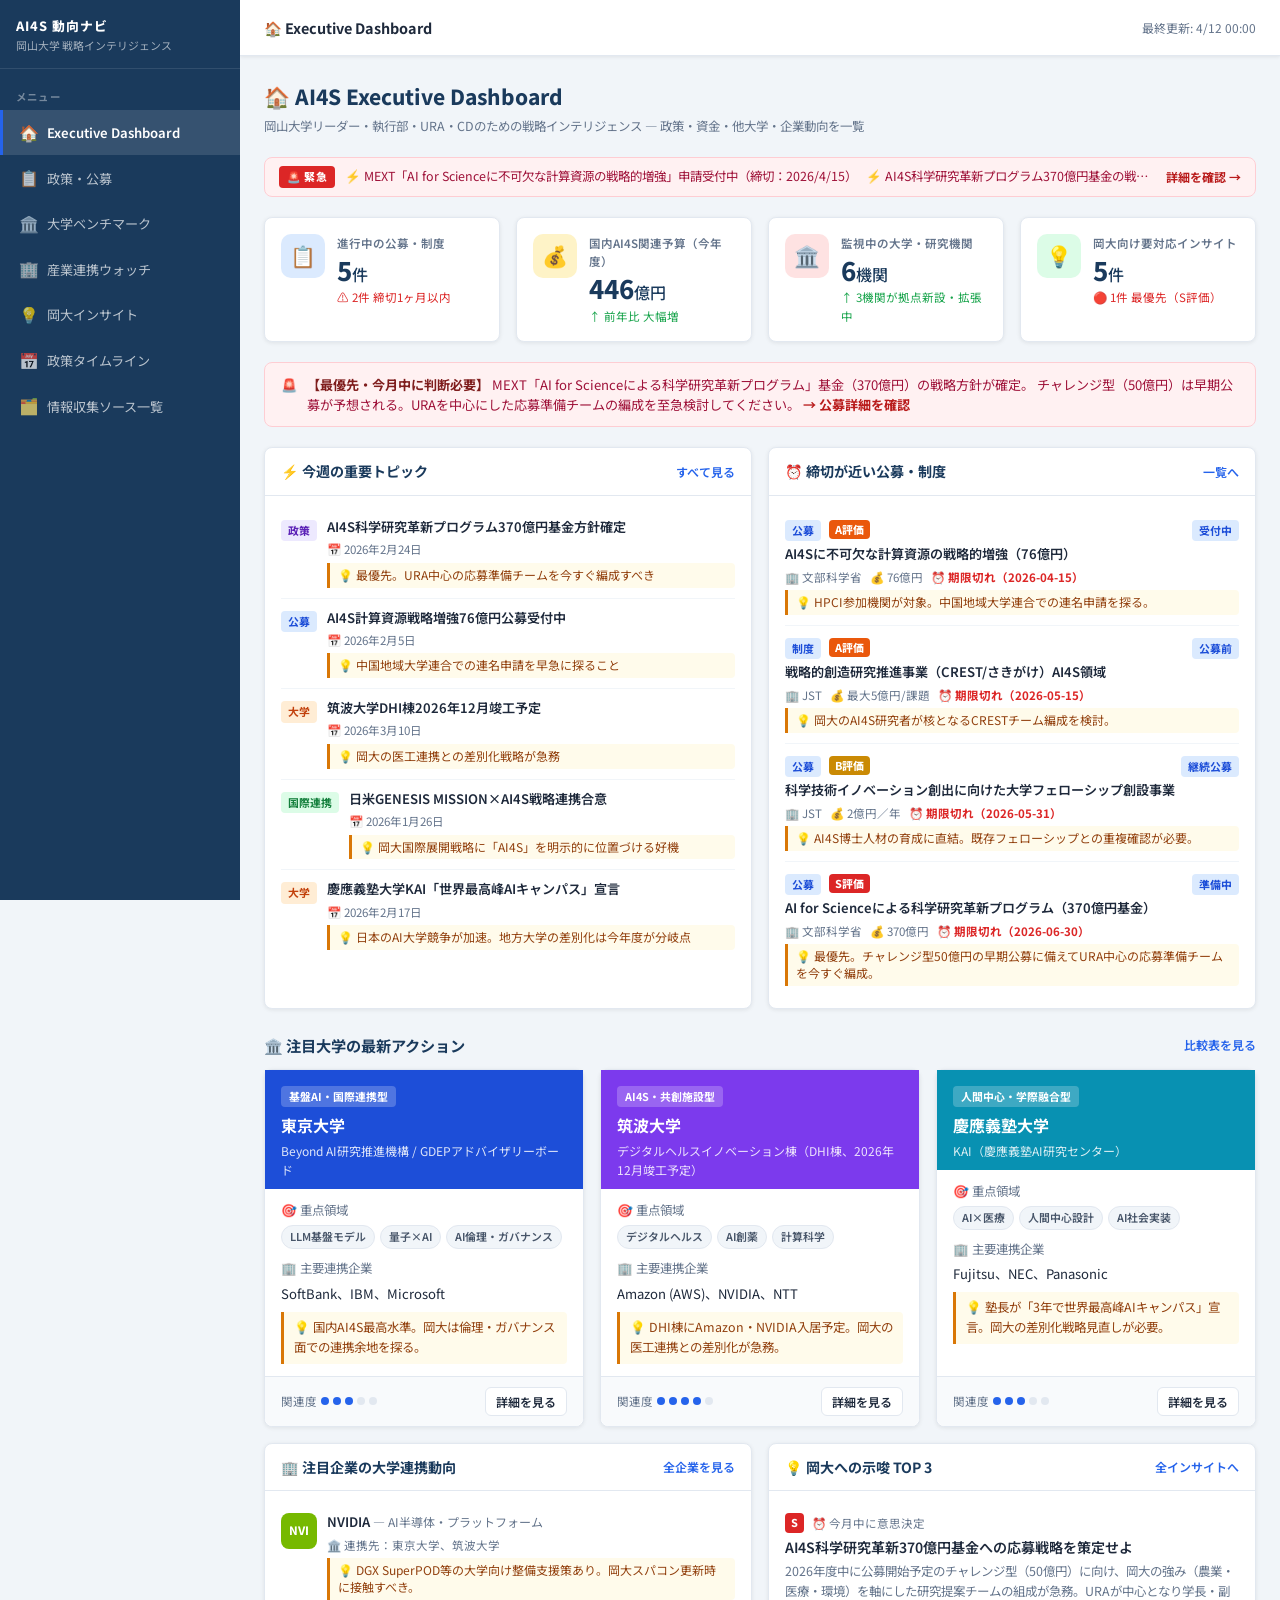
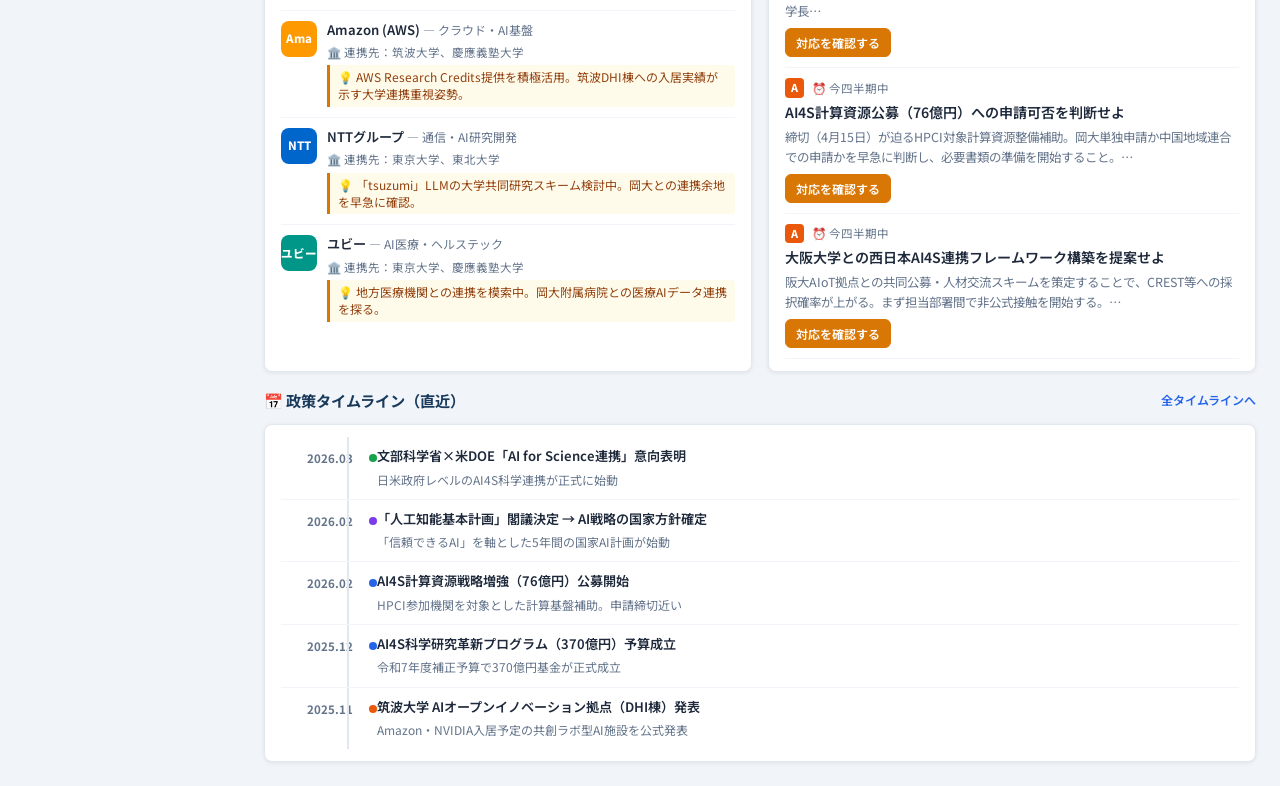
==== commit b1b9dc2e: "fix: correct news_data.json format, handle top_topics in common.js, update index.html callback Agent" ====
--- a/index.html
+++ b/index.html
@@ -184,8 +184,12 @@
 
   // index1.txt方式でデータを動的にロード
   AI4S.init(function(data) {
-    if (data && data.DATA && data.DATA.length > 0) {
-      renderTopTopics(data.DATA);
+    // top_topics があれば優先して重要トピックセクションに表示
+    var topItems = (data.TOP_TOPICS && data.TOP_TOPICS.length > 0)
+      ? data.TOP_TOPICS
+      : (data.DATA && data.DATA.length > 0 ? data.DATA : null);
+    if (topItems) {
+      renderTopTopics(topItems);
     }
   });
 });
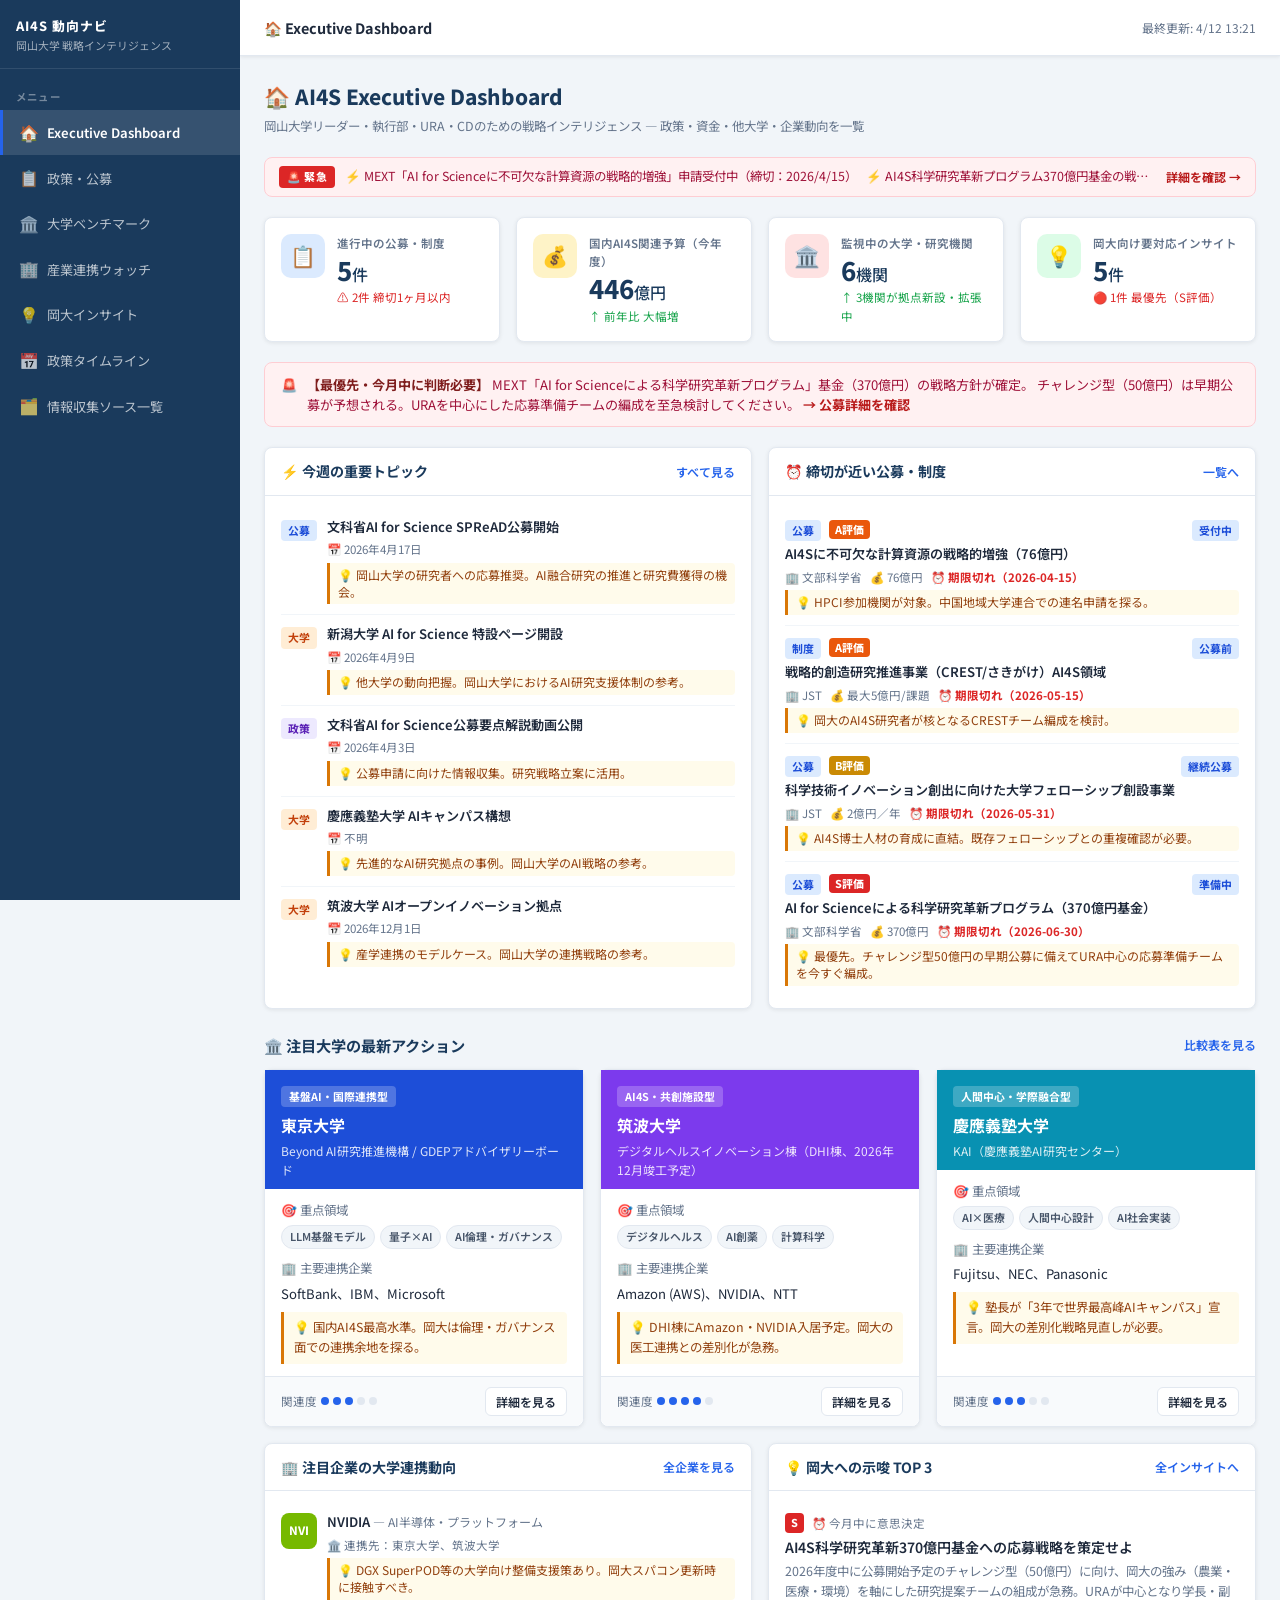
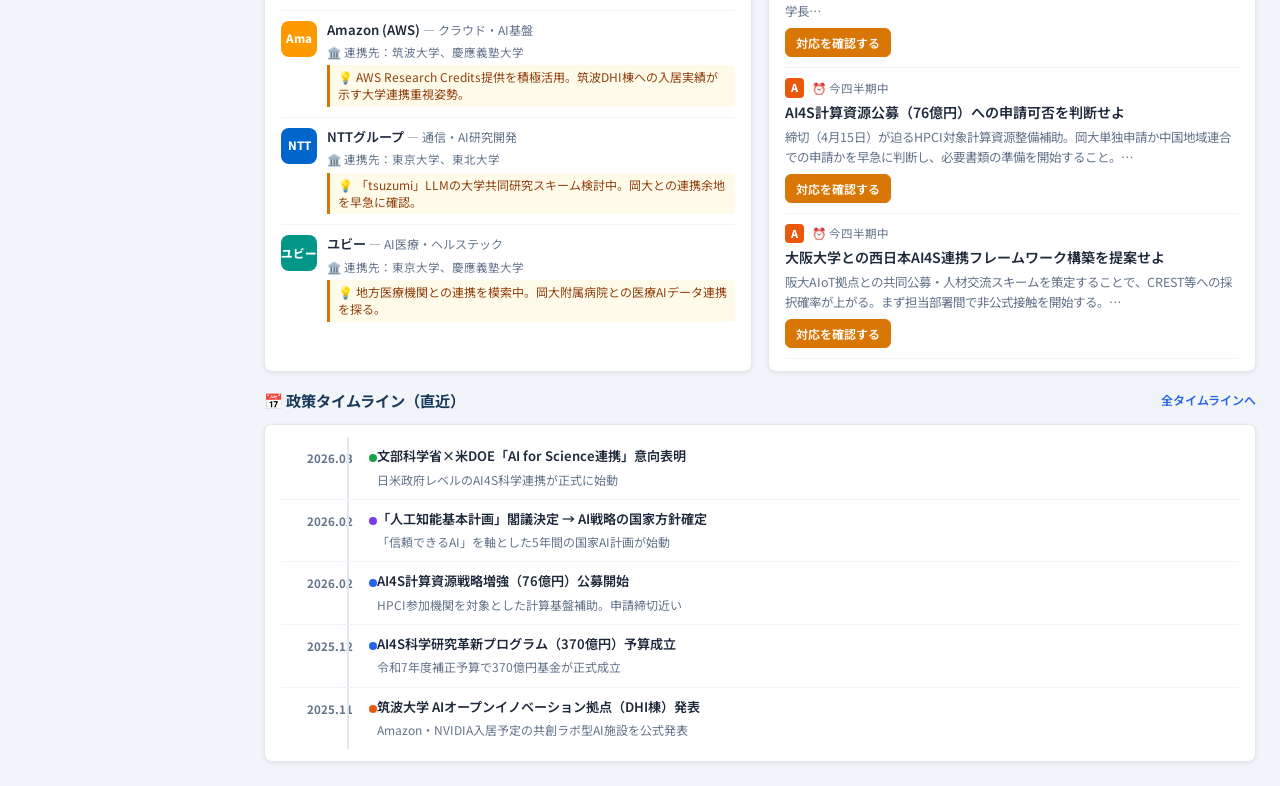
==== commit 00cd7a59: "feat: implement SPA navigation - fix 404 on all sub-page buttons Agent-Logs-Url: https://github.com/" ====
--- a/index.html
+++ b/index.html
@@ -19,7 +19,10 @@
   <header id="topbar"></header>
 
   <!-- ページ本体 -->
-  <main id="page-content" class="fade-in">
+  <main id="page-content">
+
+  <!-- ===== ダッシュボードパネル ===== -->
+  <div id="panel-dashboard" class="panel active fade-in">
 
     <!-- ヘッダタイトル -->
     <div class="page-title">
@@ -35,7 +38,7 @@
         ⚡ AI4S科学研究革新プログラム370億円基金の戦略方針が確定 &nbsp;&nbsp;
         ⚡ 筑波大学DHI棟（共創ラボ型AI拠点）2026年12月竣工予定
       </span>
-      <a href="policy.html" class="ticker-cta">詳細を確認 →</a>
+      <a href="#" onclick="AI4S.navigate('policy'); return false;" class="ticker-cta">詳細を確認 →</a>
     </div>
 
     <!-- KPIサマリー -->
@@ -81,7 +84,7 @@
         <strong>【最優先・今月中に判断必要】</strong>
         MEXT「AI for Scienceによる科学研究革新プログラム」基金（370億円）の戦略方針が確定。
         チャレンジ型（50億円）は早期公募が予想される。URAを中心にした応募準備チームの編成を至急検討してください。
-        <a href="policy.html" style="color:#b91c1c;font-weight:700;">→ 公募詳細を確認</a>
+        <a href="#" onclick="AI4S.navigate('policy'); return false;" style="color:#b91c1c;font-weight:700;">→ 公募詳細を確認</a>
       </div>
     </div>
 
@@ -92,7 +95,7 @@
       <div class="card">
         <div class="card-header">
           <h3>⚡ 今週の重要トピック</h3>
-          <a href="policy.html" class="see-all">すべて見る</a>
+          <a href="#" onclick="AI4S.navigate('policy'); return false;" class="see-all">すべて見る</a>
         </div>
         <div class="card-body" id="topTopics">
           <!-- JSで生成 -->
@@ -103,7 +106,7 @@
       <div class="card">
         <div class="card-header">
           <h3>⏰ 締切が近い公募・制度</h3>
-          <a href="policy.html" class="see-all">一覧へ</a>
+          <a href="#" onclick="AI4S.navigate('policy'); return false;" class="see-all">一覧へ</a>
         </div>
         <div class="card-body" id="deadlineItems">
           <!-- JSで生成 -->
@@ -114,7 +117,7 @@
     <!-- 大学ベンチマーク概要 -->
     <div class="section-header">
       <h2>🏛️ 注目大学の最新アクション</h2>
-      <a href="benchmark.html" class="see-all">比較表を見る</a>
+      <a href="#" onclick="AI4S.navigate('benchmark'); return false;" class="see-all">比較表を見る</a>
     </div>
     <div class="three-col" id="benchCards">
       <!-- JSで生成 -->
@@ -127,7 +130,7 @@
       <div class="card">
         <div class="card-header">
           <h3>🏢 注目企業の大学連携動向</h3>
-          <a href="industry.html" class="see-all">全企業を見る</a>
+          <a href="#" onclick="AI4S.navigate('industry'); return false;" class="see-all">全企業を見る</a>
         </div>
         <div class="card-body" id="companyWatch">
           <!-- JSで生成 -->
@@ -138,7 +141,7 @@
       <div class="card">
         <div class="card-header">
           <h3>💡 岡大への示唆 TOP 3</h3>
-          <a href="insights.html" class="see-all">全インサイトへ</a>
+          <a href="#" onclick="AI4S.navigate('insights'); return false;" class="see-all">全インサイトへ</a>
         </div>
         <div class="card-body" id="insightTop">
           <!-- JSで生成 -->
@@ -149,7 +152,7 @@
     <!-- 政策タイムライン（直近） -->
     <div class="section-header" style="margin-top:8px;">
       <h2>📅 政策タイムライン（直近）</h2>
-      <a href="timeline.html" class="see-all">全タイムラインへ</a>
+      <a href="#" onclick="AI4S.navigate('timeline'); return false;" class="see-all">全タイムラインへ</a>
     </div>
     <div class="card">
       <div class="card-body">
@@ -159,6 +162,61 @@
       </div>
     </div>
 
+  </div><!-- /#panel-dashboard -->
+
+  <!-- ===== 政策・公募パネル ===== -->
+  <div id="panel-policy" class="panel">
+    <div class="page-title">
+      <h1>📋 政策・公募一覧</h1>
+      <p>進行中・予定の公募・制度情報と最新政策動向</p>
+    </div>
+    <div id="policy-dynamic"></div>
+    <div class="section-header">
+      <h2>📋 公募・制度 完全リスト</h2>
+    </div>
+    <div id="policy-static-list"></div>
+  </div>
+
+  <!-- ===== 大学ベンチマークパネル ===== -->
+  <div id="panel-benchmark" class="panel">
+    <div class="page-title">
+      <h1>🏛️ 大学ベンチマーク</h1>
+      <p>岡山大学が注目すべき大学・研究機関の最新動向と比較</p>
+    </div>
+    <div id="benchmark-list"></div>
+  </div>
+
+  <!-- ===== 産業連携ウォッチパネル ===== -->
+  <div id="panel-industry" class="panel">
+    <div class="page-title">
+      <h1>🏢 産業連携ウォッチ</h1>
+      <p>AI4S分野での産学連携を積極推進している注目企業の動向</p>
+    </div>
+    <div id="industry-list"></div>
+  </div>
+
+  <!-- ===== 岡大インサイトパネル ===== -->
+  <div id="panel-insights" class="panel">
+    <div class="page-title">
+      <h1>💡 岡大インサイト全件</h1>
+      <p>岡山大学の執行部・URA・CDが今すぐ対応すべき示唆・提言</p>
+    </div>
+    <div id="insights-list"></div>
+  </div>
+
+  <!-- ===== 政策タイムラインパネル ===== -->
+  <div id="panel-timeline" class="panel">
+    <div class="page-title">
+      <h1>📅 政策タイムライン</h1>
+      <p>AI4S関連の政策・制度・大学動向の時系列まとめ</p>
+    </div>
+    <div class="card">
+      <div class="card-body">
+        <div class="timeline-wrap" id="fullTimeline"></div>
+      </div>
+    </div>
+  </div>
+
   </main>
 </div>
 
@@ -169,6 +227,8 @@
 <script src="js/common.js"></script>
 <script>
 // ── ダッシュボード初期化 ───────────────────────────────────────
+var _dynamicData = null;
+
 document.addEventListener('DOMContentLoaded', function() {
   AI4S.initSidebar('dashboard', '🏠 Executive Dashboard');
 
@@ -184,6 +244,7 @@
 
   // index1.txt方式でデータを動的にロード
   AI4S.init(function(data) {
+    _dynamicData = data;
     // top_topics があれば優先して重要トピックセクションに表示
     var topItems = (data.TOP_TOPICS && data.TOP_TOPICS.length > 0)
       ? data.TOP_TOPICS
@@ -192,6 +253,14 @@
       renderTopTopics(topItems);
     }
   });
+
+  // パネルレンダラー登録
+  AI4S.registerPanel('dashboard', function() {});
+  AI4S.registerPanel('policy', renderPolicyPanel);
+  AI4S.registerPanel('benchmark', renderBenchmarkPanel);
+  AI4S.registerPanel('industry', renderIndustryPanel);
+  AI4S.registerPanel('insights', renderInsightsPanel);
+  AI4S.registerPanel('timeline', renderTimelinePanel);
 });
 
 // ── 今週の重要トピック ────────────────────────────────────────
@@ -336,7 +405,7 @@
       + '</div>'
       + '<div class="card-footer" style="display:flex;justify-content:space-between;align-items:center;">'
       + '<div class="relevance-indicator" title="岡大関連度">' + AI4S.renderRelevance(b.relevance, b.relevanceLevel) + '</div>'
-      + '<a href="benchmark.html" class="btn btn-sm btn-outline">詳細を見る</a>'
+      + '<a href="#" onclick="AI4S.navigate(\'benchmark\'); return false;" class="btn btn-sm btn-outline">詳細を見る</a>'
       + '</div>'
       + '</div>';
   }).join('');
@@ -384,7 +453,7 @@
       + ins.title.replace('【最優先】', '').replace('【緊急】', '')
       + '</div>'
       + '<div style="font-size:.78rem;color:var(--text-muted);margin-bottom:6px;">' + ins.summary.slice(0, 80) + '…</div>'
-      + '<a href="insights.html" class="btn btn-sm btn-gold">対応を確認する</a>'
+      + '<a href="#" onclick="AI4S.navigate(\'insights\'); return false;" class="btn btn-sm btn-gold">対応を確認する</a>'
       + '</div>';
   }).join('');
   document.getElementById('insightTop').innerHTML = html;
@@ -408,6 +477,161 @@
   }).join('');
   document.getElementById('dashTimeline').innerHTML = html;
 }
+
+// ── 政策・公募パネル ──────────────────────────────────────────
+function renderPolicyPanel() {
+  // 静的 POLICY_DATA の完全リスト
+  var staticHtml = AI4S.POLICY_DATA.map(function(item) {
+    var days = AI4S.daysUntil(item.deadline);
+    var daysClass = days <= 30 ? 'deadline-near' : '';
+    var daysLabel = days < 0 ? '期限切れ' : days === 0 ? '本日締切' : '残り' + days + '日';
+    return '<div class="news-item">'
+      + '<div class="news-content" style="width:100%">'
+      + '<div style="display:flex;align-items:center;gap:8px;margin-bottom:6px;">'
+      + '<span class="news-tag ' + AI4S.getTagClass(item.type) + '">' + item.type + '</span>'
+      + '<span class="priority-badge ' + AI4S.getPriorityClass(item.priority) + '">' + item.priority + '評価</span>'
+      + '<span class="news-tag tag-fund" style="margin-left:auto;">' + item.status + '</span>'
+      + '</div>'
+      + '<div class="news-title"><a href="' + item.url + '" target="_blank">' + item.title + '</a></div>'
+      + '<div class="news-meta">'
+      + '<span>🏢 ' + item.org + '</span>'
+      + '<span>💰 ' + item.budget + '</span>'
+      + '<span class="' + daysClass + '">⏰ ' + daysLabel + '（' + item.deadline + '）</span>'
+      + '</div>'
+      + '<div class="news-insight">💡 ' + item.insight + '</div>'
+      + '</div>'
+      + '</div>';
+  }).join('');
+  document.getElementById('policy-static-list').innerHTML = '<div class="card"><div class="card-body">' + staticHtml + '</div></div>';
+
+  // 動的データ（news_data.json）から政策・公募カテゴリを抽出
+  var dynamicEl = document.getElementById('policy-dynamic');
+  if (!_dynamicData) { dynamicEl.innerHTML = ''; return; }
+  var allItems = (_dynamicData.TOP_TOPICS || []).concat(_dynamicData.DATA || []);
+  var filtered = AI4S.dedupeByUrl(allItems).filter(function(d) {
+    return d.category === 'fund' || d.category === 'policy'
+      || d.info_type === '公募' || d.info_type === '政策';
+  });
+  if (filtered.length === 0) { dynamicEl.innerHTML = ''; return; }
+  var dynHtml = '<div class="section-header"><h2>⚡ 最新情報（自動収集）</h2></div>'
+    + '<div class="card"><div class="card-body">'
+    + filtered.map(function(d) {
+        return '<div class="news-item">'
+          + '<span class="news-tag ' + AI4S.getTagClass(d.info_type || '') + '">' + (d.info_type || '情報') + '</span>'
+          + '<div class="news-content">'
+          + '<div class="news-title"><a href="' + (d.url || '#') + '" target="_blank">' + (d.title || '') + '</a></div>'
+          + '<div class="news-meta">'
+          + '<span>📅 ' + AI4S.formatDate(d.date) + '</span>'
+          + (d.org ? '<span>🏢 ' + d.org + '</span>' : '')
+          + '</div>'
+          + ((d.impact_analysis || d.summary) ? '<div class="news-insight">💡 ' + (d.impact_analysis || d.summary) + '</div>' : '')
+          + '</div>'
+          + '</div>';
+      }).join('')
+    + '</div></div>';
+  dynamicEl.innerHTML = dynHtml;
+}
+
+// ── 大学ベンチマークパネル ────────────────────────────────────
+function renderBenchmarkPanel() {
+  var typeColorMap = {
+    '基盤AI・国際連携型':   '#1d4ed8',
+    'AI4S・共創施設型':     '#7c3aed',
+    '人間中心・学際融合型': '#0891b2',
+    '国家中枢・基盤研究型': '#dc2626',
+    '社会実装・産学連携型': '#16a34a',
+    'AI4S・産業連携型':     '#ca8a04',
+  };
+  var html = '<div class="three-col">'
+    + AI4S.BENCHMARK_DATA.map(function(b) {
+        var color = typeColorMap[b.type] || '#1a3a5c';
+        return '<div class="card" style="margin-bottom:0;">'
+          + '<div style="background:' + color + ';color:#fff;padding:14px 16px 10px;">'
+          + '<div style="font-size:.68rem;font-weight:700;background:rgba(255,255,255,.22);padding:2px 8px;border-radius:4px;display:inline-block;margin-bottom:6px;">' + b.type + '</div>'
+          + '<div style="font-size:1rem;font-weight:700;">' + b.name + '</div>'
+          + '<div style="font-size:.75rem;opacity:.85;margin-top:2px;">' + b.center + '</div>'
+          + '</div>'
+          + '<div class="card-body">'
+          + '<div style="font-size:.78rem;color:var(--text-muted);margin-bottom:4px;">🎯 重点領域</div>'
+          + '<div class="tag-list" style="margin-bottom:10px;">'
+          + b.domain.map(function(d) { return '<span class="tag">' + d + '</span>'; }).join('')
+          + '</div>'
+          + '<div style="font-size:.78rem;color:var(--text-muted);margin-bottom:4px;">🏢 主要連携企業</div>'
+          + '<div style="font-size:.82rem;margin-bottom:8px;">' + b.companies.join('、') + '</div>'
+          + '<div style="background:#fffbeb;border-left:3px solid var(--accent-gold);padding:6px 10px;border-radius:0 4px 4px 0;font-size:.78rem;color:#92400e;">'
+          + '💡 ' + b.insight
+          + '</div>'
+          + '</div>'
+          + '<div class="card-footer">'
+          + '<div class="relevance-indicator" title="岡大関連度">' + AI4S.renderRelevance(b.relevance, b.relevanceLevel) + '</div>'
+          + '</div>'
+          + '</div>';
+      }).join('')
+    + '</div>';
+  document.getElementById('benchmark-list').innerHTML = html;
+}
+
+// ── 産業連携ウォッチパネル ────────────────────────────────────
+function renderIndustryPanel() {
+  var html = '<div class="card"><div class="card-body">'
+    + AI4S.INDUSTRY_DATA.map(function(c) {
+        return '<div class="news-item">'
+          + '<div style="width:44px;height:44px;border-radius:10px;background:' + c.color + ';color:#fff;display:flex;align-items:center;justify-content:center;font-size:.82rem;font-weight:800;flex-shrink:0;text-align:center;line-height:1.2;">' + c.name.slice(0, 3) + '</div>'
+          + '<div class="news-content">'
+          + '<div style="display:flex;align-items:center;gap:8px;margin-bottom:4px;">'
+          + '<div class="news-title" style="margin-bottom:0;">' + c.name + '</div>'
+          + '<span class="priority-badge ' + AI4S.getPriorityClass(c.priority) + '">' + c.priority + '評価</span>'
+          + '</div>'
+          + '<div style="font-size:.75rem;color:var(--text-muted);margin-bottom:4px;">' + c.sector + '</div>'
+          + '<div class="news-meta"><span>🏛️ 連携先：' + c.univPartners.join('、') + '</span></div>'
+          + '<div class="news-insight">💡 ' + c.insight + '</div>'
+          + '</div>'
+          + '</div>';
+      }).join('')
+    + '</div></div>';
+  document.getElementById('industry-list').innerHTML = html;
+}
+
+// ── 岡大インサイトパネル ──────────────────────────────────────
+function renderInsightsPanel() {
+  var html = '<div class="card"><div class="card-body">'
+    + AI4S.INSIGHTS_DATA.map(function(ins) {
+        return '<div style="padding:14px 0;border-bottom:1px solid var(--border-light);">'
+          + '<div style="display:flex;align-items:center;gap:8px;margin-bottom:6px;">'
+          + '<span class="priority-badge ' + AI4S.getPriorityClass(ins.priority) + '">' + ins.priority + '評価</span>'
+          + '<span style="font-size:.72rem;color:var(--text-muted);">⏰ ' + ins.urgency + '</span>'
+          + '</div>'
+          + '<div style="font-size:.92rem;font-weight:700;color:var(--text-main);line-height:1.4;margin-bottom:6px;">' + ins.title + '</div>'
+          + '<div style="font-size:.82rem;color:var(--text-muted);line-height:1.6;">' + ins.summary + '</div>'
+          + '</div>';
+      }).join('')
+    + '</div></div>';
+  document.getElementById('insights-list').innerHTML = html;
+}
+
+// ── 政策タイムラインパネル（全件） ────────────────────────────
+function renderTimelinePanel() {
+  var events = [
+    { date: '2026.04', title: '文科省AI for Science SPReAD公募開始（全国1000件対象）', type: 'tl-fund', desc: '人文・社会科学を含む全分野対象の萌芽的挑戦研究。応募締切に注意' },
+    { date: '2026.04', title: 'CREST・さきがけ・ACT-X 2026年度研究提案募集開始', type: 'tl-fund', desc: 'さきがけ・ACT-X締切5/26、CREST締切6/2' },
+    { date: '2026.03', title: '文部科学省×米DOE「AI for Science連携」意向表明', type: 'tl-intl', desc: '日米政府レベルのAI4S科学連携が正式に始動' },
+    { date: '2026.02', title: '「人工知能基本計画」閣議決定 → AI戦略の国家方針確定', type: 'tl-policy', desc: '「信頼できるAI」を軸とした5年間の国家AI計画が始動' },
+    { date: '2026.02', title: 'AI4S計算資源戦略増強（76億円）公募開始', type: 'tl-fund', desc: 'HPCI参加機関を対象とした計算基盤補助。申請締切4/15' },
+    { date: '2026.02', title: 'AI4S科学研究革新プログラム（370億円）基本方針確定', type: 'tl-fund', desc: 'チャレンジ型（50億円）の早期公募が予想される' },
+    { date: '2025.12', title: '人工知能基本計画 閣議決定', type: 'tl-policy', desc: '国家AI戦略の根幹が確立' },
+    { date: '2025.12', title: 'AI4S科学研究革新プログラム（370億円）予算成立', type: 'tl-fund', desc: '令和7年度補正予算で370億円基金が正式成立' },
+    { date: '2025.11', title: '筑波大学 AIオープンイノベーション拠点（DHI棟）発表', type: 'tl-univ', desc: 'Amazon・NVIDIA入居予定の共創ラボ型AI施設を公式発表' },
+    { date: '2025.02', title: '慶應義塾大学 AIキャンパス構想公表', type: 'tl-univ', desc: '塾長が「3年で世界最高峰AIキャンパス」を宣言' },
+  ];
+  var html = events.map(function(e) {
+    return '<div class="tl-item ' + e.type + '">'
+      + '<div class="tl-date">' + e.date + '</div>'
+      + '<div class="tl-title">' + e.title + '</div>'
+      + '<div class="tl-desc">' + e.desc + '</div>'
+      + '</div>';
+  }).join('');
+  document.getElementById('fullTimeline').innerHTML = html;
+}
 </script>
 </body>
 </html>
--- a/css/style.css
+++ b/css/style.css
@@ -551,6 +551,10 @@
 #sidebar::-webkit-scrollbar-track { background: transparent; }
 #sidebar::-webkit-scrollbar-thumb { background: rgba(255,255,255,.15); border-radius: 2px; }
 
+/* ── SPA Panels ────────────────────────────── */
+.panel { display: none; }
+.panel.active { display: block; }
+
 /* ── Responsive ────────────────────────────── */
 @media (max-width: 1024px) {
   .three-col { grid-template-columns: 1fr 1fr; }
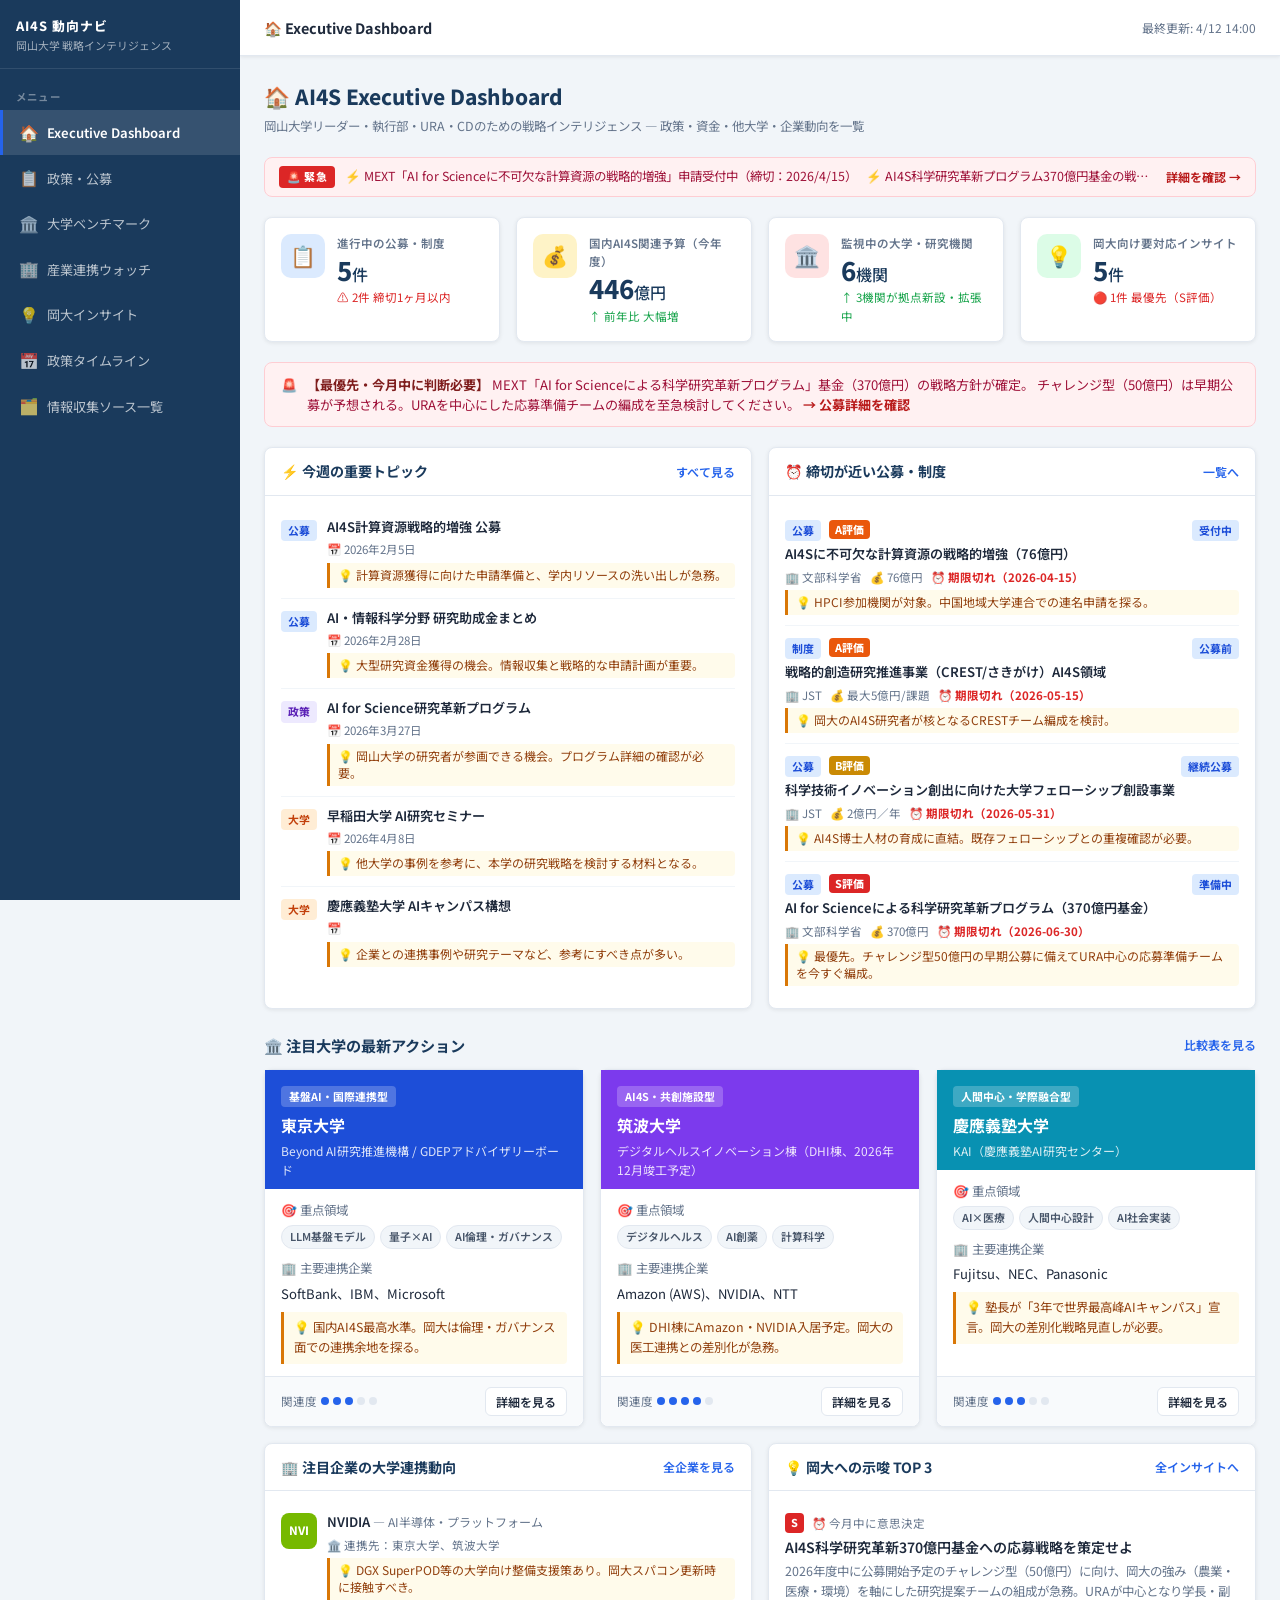
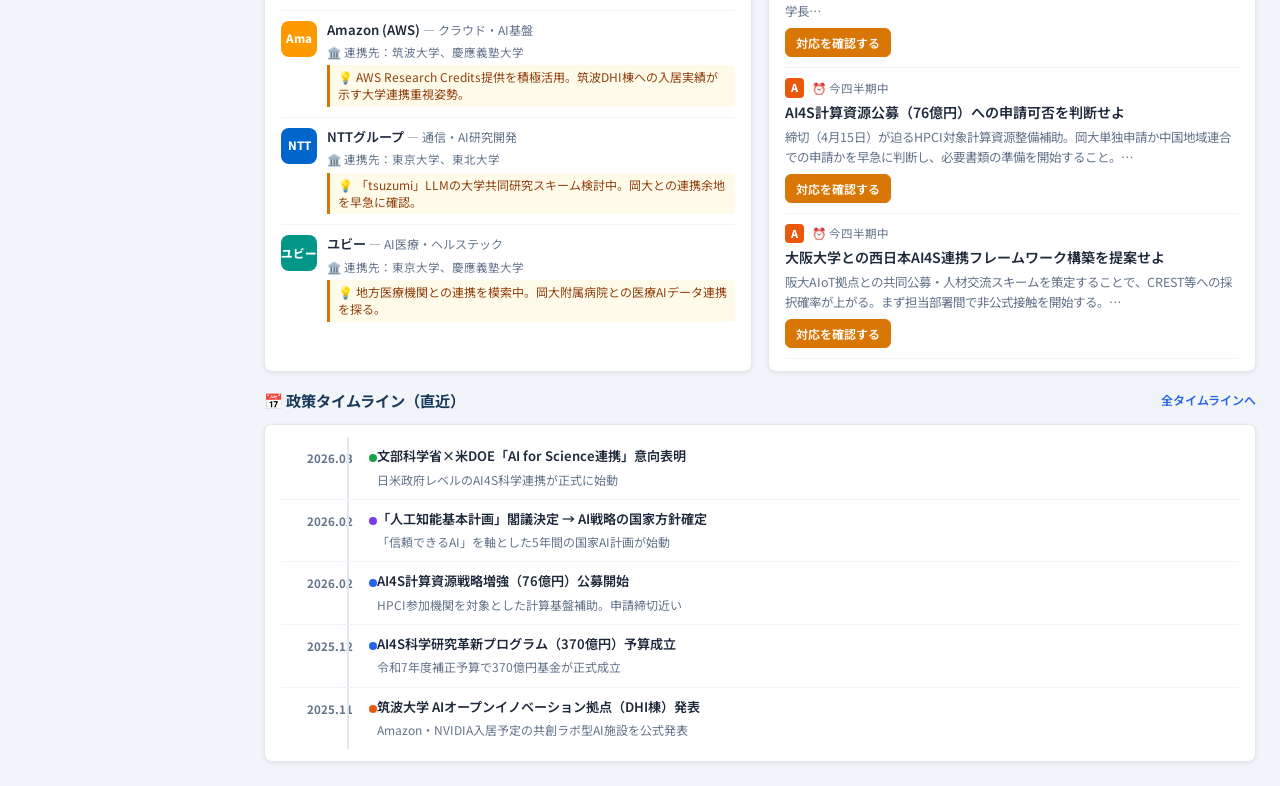
==== commit f752c630: "feat: convert to full SPA - add panel-sources to index.html, fix all sidebar 404 errors Agent-Logs-U" ====
--- a/index.html
+++ b/index.html
@@ -217,6 +217,122 @@
     </div>
   </div>
 
+  <!-- ===== 情報収集ソース一覧パネル ===== -->
+  <div id="panel-sources" class="panel">
+    <div class="page-title">
+      <h1>🗂️ AI4S情報収集 推奨クロール先一覧</h1>
+      <p>政策・研究・産業・資金動向の収集に活用できるウェブソース一覧です。定期的なクロール・モニタリングを推奨します。</p>
+    </div>
+
+    <div class="source-note">
+      💡 各ソースは定期的にクロール・チェックすることで、公募情報・政策動向・大学の最新アクションをいち早くキャッチできます。
+      J-STAGE・KAKENはAPIが公開されており、自動収集に対応しています。
+    </div>
+
+    <!-- 🏛️ 政府・政策機関 -->
+    <div class="sources-section">
+      <div class="card">
+        <div class="card-header">
+          <h3>🏛️ 政府・政策機関</h3>
+          <span class="section-badge badge-gov">Government</span>
+        </div>
+        <div class="card-body" style="padding:0;">
+          <table class="sources-table">
+            <thead>
+              <tr><th>機関名</th><th>URL</th><th>収集できる情報</th></tr>
+            </thead>
+            <tbody>
+              <tr><td>内閣府 科学技術・イノベーション推進事務局</td><td><a href="https://www8.cao.go.jp/cstp/" target="_blank">https://www8.cao.go.jp/cstp/</a></td><td>AI戦略、科学技術基本計画</td></tr>
+              <tr><td>文部科学省</td><td><a href="https://www.mext.go.jp" target="_blank">https://www.mext.go.jp</a></td><td>大学政策、研究費配分</td></tr>
+              <tr><td>経済産業省 AI・データ政策</td><td><a href="https://www.meti.go.jp" target="_blank">https://www.meti.go.jp</a></td><td>産業AI動向、規制動向</td></tr>
+              <tr><td>総務省 情報通信政策</td><td><a href="https://www.soumu.go.jp" target="_blank">https://www.soumu.go.jp</a></td><td>ICT・AI政策</td></tr>
+              <tr><td>JST（科学技術振興機構）</td><td><a href="https://www.jst.go.jp" target="_blank">https://www.jst.go.jp</a></td><td>研究プロジェクト、産学連携</td></tr>
+              <tr><td>NEDO（新エネルギー・産業技術総合開発機構）</td><td><a href="https://www.nedo.go.jp" target="_blank">https://www.nedo.go.jp</a></td><td>AI技術開発プロジェクト</td></tr>
+              <tr><td>AMED（日本医療研究開発機構）</td><td><a href="https://www.amed.go.jp" target="_blank">https://www.amed.go.jp</a></td><td>医療AI・創薬</td></tr>
+              <tr><td>理化学研究所（RIKEN）</td><td><a href="https://www.riken.jp" target="_blank">https://www.riken.jp</a></td><td>基礎研究、AI研究成果</td></tr>
+            </tbody>
+          </table>
+        </div>
+      </div>
+    </div>
+
+    <!-- 🎓 大学・研究機関 -->
+    <div class="sources-section">
+      <div class="card">
+        <div class="card-header">
+          <h3>🎓 大学・研究機関</h3>
+          <span class="section-badge badge-univ">Academia</span>
+        </div>
+        <div class="card-body" style="padding:0;">
+          <table class="sources-table">
+            <thead>
+              <tr><th>機関名</th><th>URL</th><th>収集できる情報</th></tr>
+            </thead>
+            <tbody>
+              <tr><td>東京大学 松尾・岩澤研究室</td><td><a href="https://weblab.t.u-tokyo.ac.jp" target="_blank">https://weblab.t.u-tokyo.ac.jp</a></td><td>AI研究最前線</td></tr>
+              <tr><td>東京大学 UTokyo AI</td><td><a href="https://ai.u-tokyo.ac.jp" target="_blank">https://ai.u-tokyo.ac.jp</a></td><td>大学全体のAI戦略</td></tr>
+              <tr><td>京都大学 情報学研究科</td><td><a href="https://www.i.kyoto-u.ac.jp" target="_blank">https://www.i.kyoto-u.ac.jp</a></td><td>AI・データサイエンス</td></tr>
+              <tr><td>大阪大学</td><td><a href="https://www.osaka-u.ac.jp" target="_blank">https://www.osaka-u.ac.jp</a></td><td>AI研究プロジェクト</td></tr>
+              <tr><td>名古屋大学</td><td><a href="https://www.nagoya-u.ac.jp" target="_blank">https://www.nagoya-u.ac.jp</a></td><td>産学連携AI</td></tr>
+              <tr><td>産業技術総合研究所（AIST）</td><td><a href="https://www.aist.go.jp" target="_blank">https://www.aist.go.jp</a></td><td>応用AI研究</td></tr>
+              <tr><td>国立情報学研究所（NII）</td><td><a href="https://www.nii.ac.jp" target="_blank">https://www.nii.ac.jp</a></td><td>AI・情報科学研究</td></tr>
+              <tr><td>理研 AIP（人工知能研究センター）</td><td><a href="https://aip.riken.jp" target="_blank">https://aip.riken.jp</a></td><td>人工知能研究センター</td></tr>
+            </tbody>
+          </table>
+        </div>
+      </div>
+    </div>
+
+    <!-- 📰 ニュース・レポート・データベース -->
+    <div class="sources-section">
+      <div class="card">
+        <div class="card-header">
+          <h3>📰 ニュース・レポート・データベース</h3>
+          <span class="section-badge badge-news">News &amp; Data</span>
+        </div>
+        <div class="card-body" style="padding:0;">
+          <table class="sources-table">
+            <thead>
+              <tr><th>ソース</th><th>URL</th><th>収集できる情報</th></tr>
+            </thead>
+            <tbody>
+              <tr><td>J-STAGE</td><td><a href="https://www.jstage.jst.go.jp" target="_blank">https://www.jstage.jst.go.jp</a></td><td>学術論文（API公開）</td></tr>
+              <tr><td>KAKEN（科研費データベース）</td><td><a href="https://kaken.nii.ac.jp" target="_blank">https://kaken.nii.ac.jp</a></td><td>研究費・プロジェクト情報</td></tr>
+              <tr><td>researchmap</td><td><a href="https://researchmap.jp" target="_blank">https://researchmap.jp</a></td><td>研究者・業績情報</td></tr>
+              <tr><td>日本経済新聞 AI関連</td><td><a href="https://www.nikkei.com" target="_blank">https://www.nikkei.com</a></td><td>産業・投資動向</td></tr>
+              <tr><td>ITmedia AI+</td><td><a href="https://www.itmedia.co.jp/aiplus/" target="_blank">https://www.itmedia.co.jp/aiplus/</a></td><td>AI業界ニュース</td></tr>
+              <tr><td>Ledge.ai</td><td><a href="https://ledge.ai" target="_blank">https://ledge.ai</a></td><td>AI4Sを含むAIニュース</td></tr>
+            </tbody>
+          </table>
+        </div>
+      </div>
+    </div>
+
+    <!-- 🔬 特にAI4Sに直結するソース -->
+    <div class="sources-section">
+      <div class="card">
+        <div class="card-header">
+          <h3>🔬 特にAI4Sに直結するソース</h3>
+          <span class="section-badge badge-ai4s">AI4S Core</span>
+        </div>
+        <div class="card-body" style="padding:0;">
+          <table class="sources-table">
+            <thead>
+              <tr><th>ソース</th><th>URL</th><th>特徴</th></tr>
+            </thead>
+            <tbody>
+              <tr><td>JST CREST・さきがけ</td><td><a href="https://www.jst.go.jp/kisoken/" target="_blank">https://www.jst.go.jp/kisoken/</a></td><td>AI×科学の最先端研究公募</td></tr>
+              <tr><td>内閣府 ムーンショット型研究</td><td><a href="https://www8.cao.go.jp/cstp/moonshot/" target="_blank">https://www8.cao.go.jp/cstp/moonshot/</a></td><td>大型AI4Sプロジェクト</td></tr>
+              <tr><td>BRIDGE（産学連携DB）</td><td><a href="https://www.jst.go.jp/tt/" target="_blank">https://www.jst.go.jp/tt/</a></td><td>技術移転情報</td></tr>
+              <tr><td>arXiv（日本研究者の英語論文）</td><td><a href="https://arxiv.org" target="_blank">https://arxiv.org</a></td><td>cs.AI, physics, biologyカテゴリ</td></tr>
+            </tbody>
+          </table>
+        </div>
+      </div>
+    </div>
+
+  </div><!-- /#panel-sources -->
+
   </main>
 </div>
 
@@ -261,6 +377,7 @@
   AI4S.registerPanel('industry', renderIndustryPanel);
   AI4S.registerPanel('insights', renderInsightsPanel);
   AI4S.registerPanel('timeline', renderTimelinePanel);
+  AI4S.registerPanel('sources', function() {});
 });
 
 // ── 今週の重要トピック ────────────────────────────────────────
--- a/css/style.css
+++ b/css/style.css
@@ -555,6 +555,56 @@
 .panel { display: none; }
 .panel.active { display: block; }
 
+/* ── Sources Panel ─────────────────────────── */
+.sources-section { margin-bottom: 28px; }
+.sources-table {
+  width: 100%;
+  border-collapse: collapse;
+  font-size: .84rem;
+}
+.sources-table th {
+  background: var(--primary);
+  color: #fff;
+  padding: 9px 14px;
+  text-align: left;
+  font-weight: 600;
+  font-size: .78rem;
+}
+.sources-table th:first-child { border-radius: var(--radius) 0 0 0; }
+.sources-table th:last-child  { border-radius: 0 var(--radius) 0 0; }
+.sources-table td {
+  padding: 9px 14px;
+  border-bottom: 1px solid var(--border-light);
+  vertical-align: top;
+}
+.sources-table tr:last-child td { border-bottom: none; }
+.sources-table tr:hover td { background: #f8fafc; }
+.sources-table td:first-child { font-weight: 600; white-space: nowrap; }
+.sources-table td:nth-child(2) { color: var(--accent); }
+.sources-table td:nth-child(2) a { color: var(--accent); word-break: break-all; }
+.sources-table td:last-child { color: var(--text-muted); font-size: .8rem; }
+.section-badge {
+  display: inline-block;
+  font-size: .78rem;
+  font-weight: 700;
+  padding: 3px 10px;
+  border-radius: 20px;
+  margin-bottom: 10px;
+}
+.badge-gov  { background: #dbeafe; color: #1d4ed8; }
+.badge-univ { background: #ede9fe; color: #7c3aed; }
+.badge-news { background: #d1fae5; color: #065f46; }
+.badge-ai4s { background: #fef3c7; color: #92400e; }
+.source-note {
+  background: #f0f9ff;
+  border-left: 3px solid var(--accent);
+  padding: 10px 14px;
+  border-radius: 0 var(--radius) var(--radius) 0;
+  font-size: .82rem;
+  color: #0c4a6e;
+  margin-bottom: 20px;
+}
+
 /* ── Responsive ────────────────────────────── */
 @media (max-width: 1024px) {
   .three-col { grid-template-columns: 1fr 1fr; }
